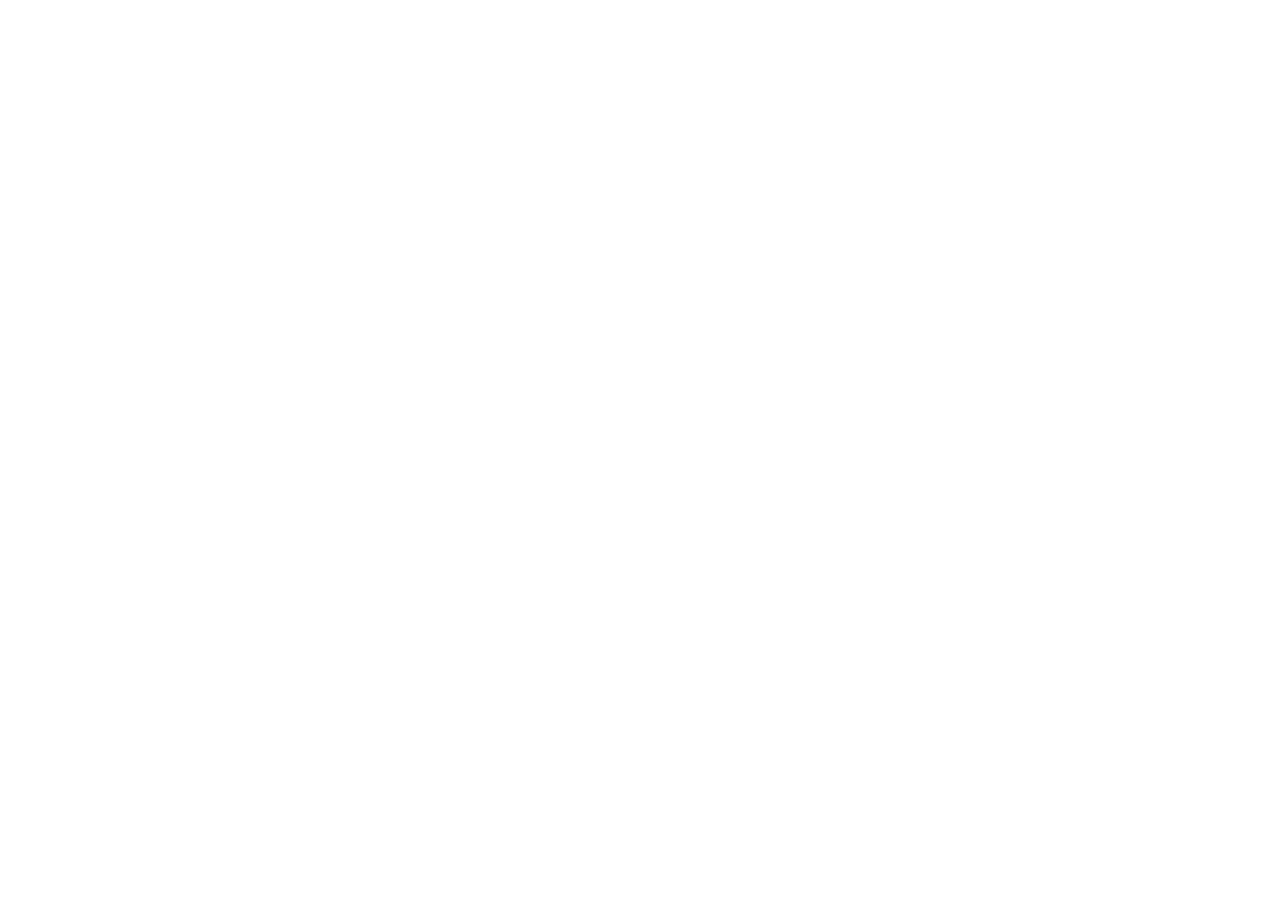
==== index.html @ b3a30407 "初始化完成" ====
<!DOCTYPE html>
<html lang="en">
<head>
    <meta charset="UTF-8">
    <meta name="viewport" content="width=device-width, initial-scale=1.0">
    <title>Document</title>
</head>
<body>
    
</body>
</html>
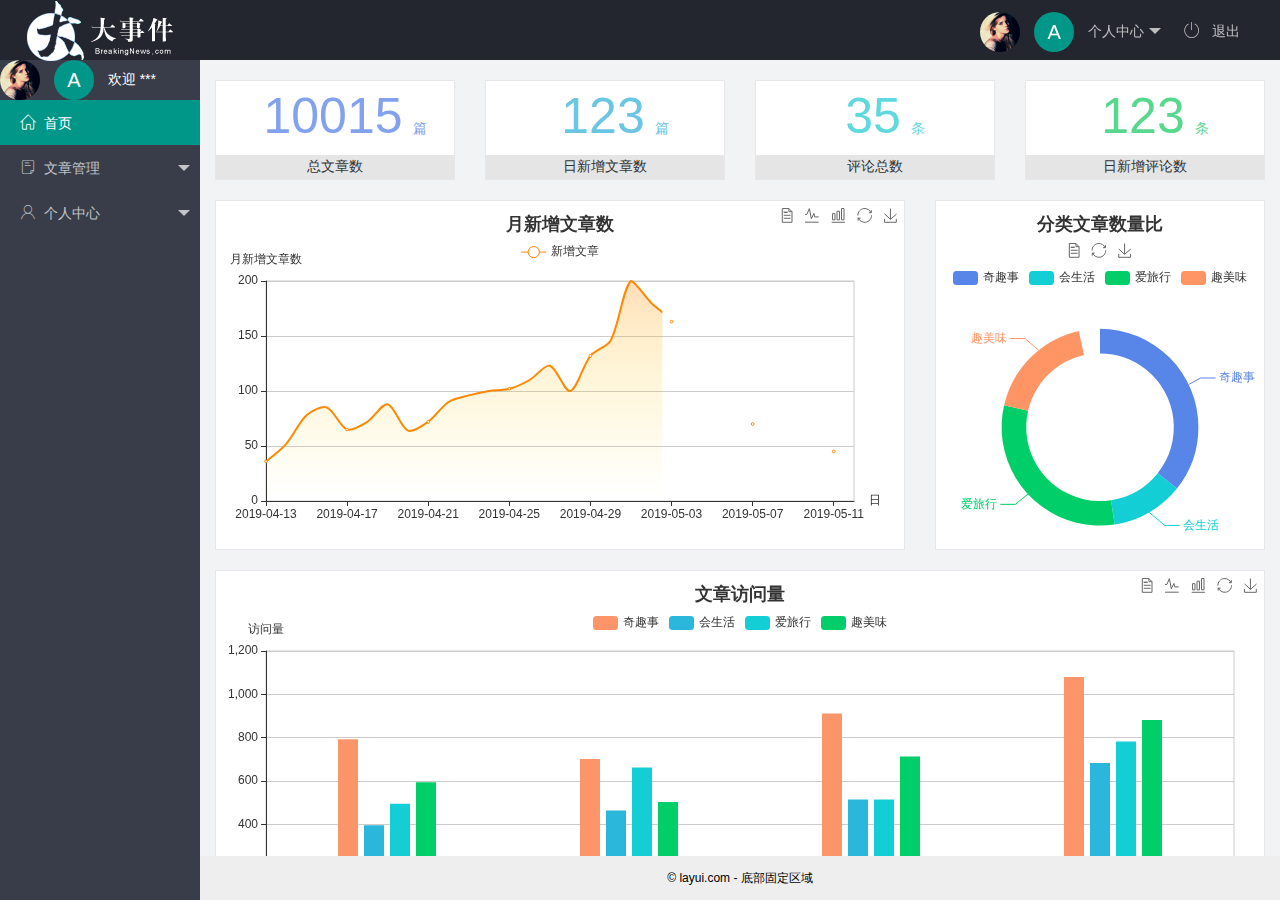
==== commit 10249caa: "主页功能完成" ====
--- a/index.html
+++ b/index.html
@@ -1,11 +1,109 @@
 <!DOCTYPE html>
-<html lang="en">
+<html>
+
 <head>
-    <meta charset="UTF-8">
-    <meta name="viewport" content="width=device-width, initial-scale=1.0">
-    <title>Document</title>
+    <meta charset="utf-8">
+    <meta name="viewport" content="width=device-width, initial-scale=1, maximum-scale=1">
+    <title>layout 后台大布局 - Layui</title>
+    <link rel="stylesheet" href="/assets/lib/layui/css/layui.css">
+    <!-- 引入首页css -->
+    <link rel="stylesheet" href="/assets/css/index.css">
+    <link rel="stylesheet" href="/assets/fonts/iconfont.css">
 </head>
-<body>
-    
+
+<body class="layui-layout-body">
+    <div class="layui-layout layui-layout-admin">
+        <div class="layui-header">
+            <div class="layui-logo"><img src="/assets/images/logo.png" alt=""></div>
+            <!-- 头部区域（可配合layui已有的水平导航） -->
+
+            <ul class="layui-nav layui-layout-right">
+                <li class="layui-nav-item">
+                    <a href="javascript:;">
+                        <img src="/assets/images/sample.jpg" class="layui-nav-img">
+                        <span class="user-avatar">A</span>
+                        个人中心
+                    </a>
+                    <dl class="layui-nav-child">
+                        <i class="layui-icon layui-icon-logout"></i>
+                        <dd><a href="">基本资料</a></dd>
+                        <dd><a href="">更换头像</a></dd>
+                        <dd><a href="">重置密码</a></dd>
+                    </dl>
+                </li>
+                <li class="layui-nav-item">
+                    <a href="javascript:;" id="btnOut">
+                        <span class="iconfont icon-tuichu"></span>
+                        退出
+                    </a>
+                </li>
+            </ul>
+        </div>
+
+        <div class="layui-side layui-bg-black">
+            <div class="layui-side-scroll">
+                <div class="userinfo">
+                    <img src="/assets/images/sample.jpg" class="layui-nav-img" />
+                    <span class="user-avatar">A</span>
+                    <span id="welcome">欢迎 ***</span>
+                </div>
+                <!-- 左侧导航区域（可配合layui已有的垂直导航） -->
+                <ul class="layui-nav layui-nav-tree" lay-shrink="all">
+                    <li class="layui-nav-item layui-this">
+                        <a href="/home/dashboard.html" target="fm"><span class="iconfont icon-home"></span>首页</a>
+                    </li>
+                    <li class="layui-nav-item">
+                        <a class="" href="javascript:;"><span class="iconfont icon-16"></span>文章管理</a>
+                        <dl class="layui-nav-child">
+                            <dd>
+                                <a href="javascript:;"><i class="layui-icon layui-icon-app"></i>文章类别</a>
+                            </dd>
+                            <dd>
+                                <a href="javascript:;"><i class="layui-icon layui-icon-app"></i>文章列表</a>
+                            </dd>
+                            <dd>
+                                <a href="javascript:;"><i class="layui-icon layui-icon-app"></i>发布文章</a>
+                            </dd>
+                        </dl>
+                    </li>
+                    <li class="layui-nav-item">
+                        <a href="javascript:;"><span class="iconfont icon-user"></span>个人中心</a>
+                        <dl class="layui-nav-child">
+                            <dd>
+                                <a href="javascript:;"><i class="layui-icon layui-icon-app"></i>基本资料</a>
+                            </dd>
+                            <dd>
+                                <a href="javascript:;"><i class="layui-icon layui-icon-app"></i>更换头像</a>
+                            </dd>
+                            <dd>
+                                <a href="javascript:;"><i class="layui-icon layui-icon-app"></i>重置密码</a>
+                            </dd>
+                        </dl>
+                    </li>
+                </ul>
+            </div>
+        </div>
+
+        <div class="layui-body">
+            <!-- 内容主体区域 -->
+
+            <iframe name="fm" src="/home/dashboard.html" frameborder="0"></iframe>
+
+        </div>
+
+        <div class="layui-footer">
+            <!-- 底部固定区域 -->
+            © layui.com - 底部固定区域
+        </div>
+    </div>
+    <!-- 1.引入layui.all.js -->
+    <script src="/assets/lib/layui/layui.all.js"></script>
+    <!-- 2.引入jquery -->
+    <script src="/assets/lib/jquery.js"></script>
+    <!-- 3.引入baseApi -->
+    <script src="/assets/js/baseApi.js"></script>
+    <!-- 4.引入本页面对应的js -->
+    <script src="/assets/js/index.js"></script>
 </body>
+
 </html>--- a/assets/lib/layui/css/layui.css
+++ b/assets/lib/layui/css/layui.css
@@ -0,0 +1,2 @@
+/** layui-v2.5.5 MIT License By https://www.layui.com */
+ .layui-inline,img{display:inline-block;vertical-align:middle}h1,h2,h3,h4,h5,h6{font-weight:400}.layui-edge,.layui-header,.layui-inline,.layui-main{position:relative}.layui-body,.layui-edge,.layui-elip{overflow:hidden}.layui-btn,.layui-edge,.layui-inline,img{vertical-align:middle}.layui-btn,.layui-disabled,.layui-icon,.layui-unselect{-moz-user-select:none;-webkit-user-select:none;-ms-user-select:none}.layui-elip,.layui-form-checkbox span,.layui-form-pane .layui-form-label{text-overflow:ellipsis;white-space:nowrap}.layui-breadcrumb,.layui-tree-btnGroup{visibility:hidden}blockquote,body,button,dd,div,dl,dt,form,h1,h2,h3,h4,h5,h6,input,li,ol,p,pre,td,textarea,th,ul{margin:0;padding:0;-webkit-tap-highlight-color:rgba(0,0,0,0)}a:active,a:hover{outline:0}img{border:none}li{list-style:none}table{border-collapse:collapse;border-spacing:0}h4,h5,h6{font-size:100%}button,input,optgroup,option,select,textarea{font-family:inherit;font-size:inherit;font-style:inherit;font-weight:inherit;outline:0}pre{white-space:pre-wrap;white-space:-moz-pre-wrap;white-space:-pre-wrap;white-space:-o-pre-wrap;word-wrap:break-word}body{line-height:24px;font:14px Helvetica Neue,Helvetica,PingFang SC,Tahoma,Arial,sans-serif}hr{height:1px;margin:10px 0;border:0;clear:both}a{color:#333;text-decoration:none}a:hover{color:#777}a cite{font-style:normal;*cursor:pointer}.layui-border-box,.layui-border-box *{box-sizing:border-box}.layui-box,.layui-box *{box-sizing:content-box}.layui-clear{clear:both;*zoom:1}.layui-clear:after{content:'\20';clear:both;*zoom:1;display:block;height:0}.layui-inline{*display:inline;*zoom:1}.layui-edge{display:inline-block;width:0;height:0;border-width:6px;border-style:dashed;border-color:transparent}.layui-edge-top{top:-4px;border-bottom-color:#999;border-bottom-style:solid}.layui-edge-right{border-left-color:#999;border-left-style:solid}.layui-edge-bottom{top:2px;border-top-color:#999;border-top-style:solid}.layui-edge-left{border-right-color:#999;border-right-style:solid}.layui-disabled,.layui-disabled:hover{color:#d2d2d2!important;cursor:not-allowed!important}.layui-circle{border-radius:100%}.layui-show{display:block!important}.layui-hide{display:none!important}@font-face{font-family:layui-icon;src:url(../font/iconfont.eot?v=250);src:url(../font/iconfont.eot?v=250#iefix) format('embedded-opentype'),url(../font/iconfont.woff2?v=250) format('woff2'),url(../font/iconfont.woff?v=250) format('woff'),url(../font/iconfont.ttf?v=250) format('truetype'),url(../font/iconfont.svg?v=250#layui-icon) format('svg')}.layui-icon{font-family:layui-icon!important;font-size:16px;font-style:normal;-webkit-font-smoothing:antialiased;-moz-osx-font-smoothing:grayscale}.layui-icon-reply-fill:before{content:"\e611"}.layui-icon-set-fill:before{content:"\e614"}.layui-icon-menu-fill:before{content:"\e60f"}.layui-icon-search:before{content:"\e615"}.layui-icon-share:before{content:"\e641"}.layui-icon-set-sm:before{content:"\e620"}.layui-icon-engine:before{content:"\e628"}.layui-icon-close:before{content:"\1006"}.layui-icon-close-fill:before{content:"\1007"}.layui-icon-chart-screen:before{content:"\e629"}.layui-icon-star:before{content:"\e600"}.layui-icon-circle-dot:before{content:"\e617"}.layui-icon-chat:before{content:"\e606"}.layui-icon-release:before{content:"\e609"}.layui-icon-list:before{content:"\e60a"}.layui-icon-chart:before{content:"\e62c"}.layui-icon-ok-circle:before{content:"\1005"}.layui-icon-layim-theme:before{content:"\e61b"}.layui-icon-table:before{content:"\e62d"}.layui-icon-right:before{content:"\e602"}.layui-icon-left:before{content:"\e603"}.layui-icon-cart-simple:before{content:"\e698"}.layui-icon-face-cry:before{content:"\e69c"}.layui-icon-face-smile:before{content:"\e6af"}.layui-icon-survey:before{content:"\e6b2"}.layui-icon-tree:before{content:"\e62e"}.layui-icon-upload-circle:before{content:"\e62f"}.layui-icon-add-circle:before{content:"\e61f"}.layui-icon-download-circle:before{content:"\e601"}.layui-icon-templeate-1:before{content:"\e630"}.layui-icon-util:before{content:"\e631"}.layui-icon-face-surprised:before{content:"\e664"}.layui-icon-edit:before{content:"\e642"}.layui-icon-speaker:before{content:"\e645"}.layui-icon-down:before{content:"\e61a"}.layui-icon-file:before{content:"\e621"}.layui-icon-layouts:before{content:"\e632"}.layui-icon-rate-half:before{content:"\e6c9"}.layui-icon-add-circle-fine:before{content:"\e608"}.layui-icon-prev-circle:before{content:"\e633"}.layui-icon-read:before{content:"\e705"}.layui-icon-404:before{content:"\e61c"}.layui-icon-carousel:before{content:"\e634"}.layui-icon-help:before{content:"\e607"}.layui-icon-code-circle:before{content:"\e635"}.layui-icon-water:before{content:"\e636"}.layui-icon-username:before{content:"\e66f"}.layui-icon-find-fill:before{content:"\e670"}.layui-icon-about:before{content:"\e60b"}.layui-icon-location:before{content:"\e715"}.layui-icon-up:before{content:"\e619"}.layui-icon-pause:before{content:"\e651"}.layui-icon-date:before{content:"\e637"}.layui-icon-layim-uploadfile:before{content:"\e61d"}.layui-icon-delete:before{content:"\e640"}.layui-icon-play:before{content:"\e652"}.layui-icon-top:before{content:"\e604"}.layui-icon-friends:before{content:"\e612"}.layui-icon-refresh-3:before{content:"\e9aa"}.layui-icon-ok:before{content:"\e605"}.layui-icon-layer:before{content:"\e638"}.layui-icon-face-smile-fine:before{content:"\e60c"}.layui-icon-dollar:before{content:"\e659"}.layui-icon-group:before{content:"\e613"}.layui-icon-layim-download:before{content:"\e61e"}.layui-icon-picture-fine:before{content:"\e60d"}.layui-icon-link:before{content:"\e64c"}.layui-icon-diamond:before{content:"\e735"}.layui-icon-log:before{content:"\e60e"}.layui-icon-rate-solid:before{content:"\e67a"}.layui-icon-fonts-del:before{content:"\e64f"}.layui-icon-unlink:before{content:"\e64d"}.layui-icon-fonts-clear:before{content:"\e639"}.layui-icon-triangle-r:before{content:"\e623"}.layui-icon-circle:before{content:"\e63f"}.layui-icon-radio:before{content:"\e643"}.layui-icon-align-center:before{content:"\e647"}.layui-icon-align-right:before{content:"\e648"}.layui-icon-align-left:before{content:"\e649"}.layui-icon-loading-1:before{content:"\e63e"}.layui-icon-return:before{content:"\e65c"}.layui-icon-fonts-strong:before{content:"\e62b"}.layui-icon-upload:before{content:"\e67c"}.layui-icon-dialogue:before{content:"\e63a"}.layui-icon-video:before{content:"\e6ed"}.layui-icon-headset:before{content:"\e6fc"}.layui-icon-cellphone-fine:before{content:"\e63b"}.layui-icon-add-1:before{content:"\e654"}.layui-icon-face-smile-b:before{content:"\e650"}.layui-icon-fonts-html:before{content:"\e64b"}.layui-icon-form:before{content:"\e63c"}.layui-icon-cart:before{content:"\e657"}.layui-icon-camera-fill:before{content:"\e65d"}.layui-icon-tabs:before{content:"\e62a"}.layui-icon-fonts-code:before{content:"\e64e"}.layui-icon-fire:before{content:"\e756"}.layui-icon-set:before{content:"\e716"}.layui-icon-fonts-u:before{content:"\e646"}.layui-icon-triangle-d:before{content:"\e625"}.layui-icon-tips:before{content:"\e702"}.layui-icon-picture:before{content:"\e64a"}.layui-icon-more-vertical:before{content:"\e671"}.layui-icon-flag:before{content:"\e66c"}.layui-icon-loading:before{content:"\e63d"}.layui-icon-fonts-i:before{content:"\e644"}.layui-icon-refresh-1:before{content:"\e666"}.layui-icon-rmb:before{content:"\e65e"}.layui-icon-home:before{content:"\e68e"}.layui-icon-user:before{content:"\e770"}.layui-icon-notice:before{content:"\e667"}.layui-icon-login-weibo:before{content:"\e675"}.layui-icon-voice:before{content:"\e688"}.layui-icon-upload-drag:before{content:"\e681"}.layui-icon-login-qq:before{content:"\e676"}.layui-icon-snowflake:before{content:"\e6b1"}.layui-icon-file-b:before{content:"\e655"}.layui-icon-template:before{content:"\e663"}.layui-icon-auz:before{content:"\e672"}.layui-icon-console:before{content:"\e665"}.layui-icon-app:before{content:"\e653"}.layui-icon-prev:before{content:"\e65a"}.layui-icon-website:before{content:"\e7ae"}.layui-icon-next:before{content:"\e65b"}.layui-icon-component:before{content:"\e857"}.layui-icon-more:before{content:"\e65f"}.layui-icon-login-wechat:before{content:"\e677"}.layui-icon-shrink-right:before{content:"\e668"}.layui-icon-spread-left:before{content:"\e66b"}.layui-icon-camera:before{content:"\e660"}.layui-icon-note:before{content:"\e66e"}.layui-icon-refresh:before{content:"\e669"}.layui-icon-female:before{content:"\e661"}.layui-icon-male:before{content:"\e662"}.layui-icon-password:before{content:"\e673"}.layui-icon-senior:before{content:"\e674"}.layui-icon-theme:before{content:"\e66a"}.layui-icon-tread:before{content:"\e6c5"}.layui-icon-praise:before{content:"\e6c6"}.layui-icon-star-fill:before{content:"\e658"}.layui-icon-rate:before{content:"\e67b"}.layui-icon-template-1:before{content:"\e656"}.layui-icon-vercode:before{content:"\e679"}.layui-icon-cellphone:before{content:"\e678"}.layui-icon-screen-full:before{content:"\e622"}.layui-icon-screen-restore:before{content:"\e758"}.layui-icon-cols:before{content:"\e610"}.layui-icon-export:before{content:"\e67d"}.layui-icon-print:before{content:"\e66d"}.layui-icon-slider:before{content:"\e714"}.layui-icon-addition:before{content:"\e624"}.layui-icon-subtraction:before{content:"\e67e"}.layui-icon-service:before{content:"\e626"}.layui-icon-transfer:before{content:"\e691"}.layui-main{width:1140px;margin:0 auto}.layui-header{z-index:1000;height:60px}.layui-header a:hover{transition:all .5s;-webkit-transition:all .5s}.layui-side{position:fixed;left:0;top:0;bottom:0;z-index:999;width:200px;overflow-x:hidden}.layui-side-scroll{position:relative;width:220px;height:100%;overflow-x:hidden}.layui-body{position:absolute;left:200px;right:0;top:0;bottom:0;z-index:998;width:auto;overflow-y:auto;box-sizing:border-box}.layui-layout-body{overflow:hidden}.layui-layout-admin .layui-header{background-color:#23262E}.layui-layout-admin .layui-side{top:60px;width:200px;overflow-x:hidden}.layui-layout-admin .layui-body{position:fixed;top:60px;bottom:44px}.layui-layout-admin .layui-main{width:auto;margin:0 15px}.layui-layout-admin .layui-footer{position:fixed;left:200px;right:0;bottom:0;height:44px;line-height:44px;padding:0 15px;background-color:#eee}.layui-layout-admin .layui-logo{position:absolute;left:0;top:0;width:200px;height:100%;line-height:60px;text-align:center;color:#009688;font-size:16px}.layui-layout-admin .layui-header .layui-nav{background:0 0}.layui-layout-left{position:absolute!important;left:200px;top:0}.layui-layout-right{position:absolute!important;right:0;top:0}.layui-container{position:relative;margin:0 auto;padding:0 15px;box-sizing:border-box}.layui-fluid{position:relative;margin:0 auto;padding:0 15px}.layui-row:after,.layui-row:before{content:'';display:block;clear:both}.layui-col-lg1,.layui-col-lg10,.layui-col-lg11,.layui-col-lg12,.layui-col-lg2,.layui-col-lg3,.layui-col-lg4,.layui-col-lg5,.layui-col-lg6,.layui-col-lg7,.layui-col-lg8,.layui-col-lg9,.layui-col-md1,.layui-col-md10,.layui-col-md11,.layui-col-md12,.layui-col-md2,.layui-col-md3,.layui-col-md4,.layui-col-md5,.layui-col-md6,.layui-col-md7,.layui-col-md8,.layui-col-md9,.layui-col-sm1,.layui-col-sm10,.layui-col-sm11,.layui-col-sm12,.layui-col-sm2,.layui-col-sm3,.layui-col-sm4,.layui-col-sm5,.layui-col-sm6,.layui-col-sm7,.layui-col-sm8,.layui-col-sm9,.layui-col-xs1,.layui-col-xs10,.layui-col-xs11,.layui-col-xs12,.layui-col-xs2,.layui-col-xs3,.layui-col-xs4,.layui-col-xs5,.layui-col-xs6,.layui-col-xs7,.layui-col-xs8,.layui-col-xs9{position:relative;display:block;box-sizing:border-box}.layui-col-xs1,.layui-col-xs10,.layui-col-xs11,.layui-col-xs12,.layui-col-xs2,.layui-col-xs3,.layui-col-xs4,.layui-col-xs5,.layui-col-xs6,.layui-col-xs7,.layui-col-xs8,.layui-col-xs9{float:left}.layui-col-xs1{width:8.33333333%}.layui-col-xs2{width:16.66666667%}.layui-col-xs3{width:25%}.layui-col-xs4{width:33.33333333%}.layui-col-xs5{width:41.66666667%}.layui-col-xs6{width:50%}.layui-col-xs7{width:58.33333333%}.layui-col-xs8{width:66.66666667%}.layui-col-xs9{width:75%}.layui-col-xs10{width:83.33333333%}.layui-col-xs11{width:91.66666667%}.layui-col-xs12{width:100%}.layui-col-xs-offset1{margin-left:8.33333333%}.layui-col-xs-offset2{margin-left:16.66666667%}.layui-col-xs-offset3{margin-left:25%}.layui-col-xs-offset4{margin-left:33.33333333%}.layui-col-xs-offset5{margin-left:41.66666667%}.layui-col-xs-offset6{margin-left:50%}.layui-col-xs-offset7{margin-left:58.33333333%}.layui-col-xs-offset8{margin-left:66.66666667%}.layui-col-xs-offset9{margin-left:75%}.layui-col-xs-offset10{margin-left:83.33333333%}.layui-col-xs-offset11{margin-left:91.66666667%}.layui-col-xs-offset12{margin-left:100%}@media screen and (max-width:768px){.layui-hide-xs{display:none!important}.layui-show-xs-block{display:block!important}.layui-show-xs-inline{display:inline!important}.layui-show-xs-inline-block{display:inline-block!important}}@media screen and (min-width:768px){.layui-container{width:750px}.layui-hide-sm{display:none!important}.layui-show-sm-block{display:block!important}.layui-show-sm-inline{display:inline!important}.layui-show-sm-inline-block{display:inline-block!important}.layui-col-sm1,.layui-col-sm10,.layui-col-sm11,.layui-col-sm12,.layui-col-sm2,.layui-col-sm3,.layui-col-sm4,.layui-col-sm5,.layui-col-sm6,.layui-col-sm7,.layui-col-sm8,.layui-col-sm9{float:left}.layui-col-sm1{width:8.33333333%}.layui-col-sm2{width:16.66666667%}.layui-col-sm3{width:25%}.layui-col-sm4{width:33.33333333%}.layui-col-sm5{width:41.66666667%}.layui-col-sm6{width:50%}.layui-col-sm7{width:58.33333333%}.layui-col-sm8{width:66.66666667%}.layui-col-sm9{width:75%}.layui-col-sm10{width:83.33333333%}.layui-col-sm11{width:91.66666667%}.layui-col-sm12{width:100%}.layui-col-sm-offset1{margin-left:8.33333333%}.layui-col-sm-offset2{margin-left:16.66666667%}.layui-col-sm-offset3{margin-left:25%}.layui-col-sm-offset4{margin-left:33.33333333%}.layui-col-sm-offset5{margin-left:41.66666667%}.layui-col-sm-offset6{margin-left:50%}.layui-col-sm-offset7{margin-left:58.33333333%}.layui-col-sm-offset8{margin-left:66.66666667%}.layui-col-sm-offset9{margin-left:75%}.layui-col-sm-offset10{margin-left:83.33333333%}.layui-col-sm-offset11{margin-left:91.66666667%}.layui-col-sm-offset12{margin-left:100%}}@media screen and (min-width:992px){.layui-container{width:970px}.layui-hide-md{display:none!important}.layui-show-md-block{display:block!important}.layui-show-md-inline{display:inline!important}.layui-show-md-inline-block{display:inline-block!important}.layui-col-md1,.layui-col-md10,.layui-col-md11,.layui-col-md12,.layui-col-md2,.layui-col-md3,.layui-col-md4,.layui-col-md5,.layui-col-md6,.layui-col-md7,.layui-col-md8,.layui-col-md9{float:left}.layui-col-md1{width:8.33333333%}.layui-col-md2{width:16.66666667%}.layui-col-md3{width:25%}.layui-col-md4{width:33.33333333%}.layui-col-md5{width:41.66666667%}.layui-col-md6{width:50%}.layui-col-md7{width:58.33333333%}.layui-col-md8{width:66.66666667%}.layui-col-md9{width:75%}.layui-col-md10{width:83.33333333%}.layui-col-md11{width:91.66666667%}.layui-col-md12{width:100%}.layui-col-md-offset1{margin-left:8.33333333%}.layui-col-md-offset2{margin-left:16.66666667%}.layui-col-md-offset3{margin-left:25%}.layui-col-md-offset4{margin-left:33.33333333%}.layui-col-md-offset5{margin-left:41.66666667%}.layui-col-md-offset6{margin-left:50%}.layui-col-md-offset7{margin-left:58.33333333%}.layui-col-md-offset8{margin-left:66.66666667%}.layui-col-md-offset9{margin-left:75%}.layui-col-md-offset10{margin-left:83.33333333%}.layui-col-md-offset11{margin-left:91.66666667%}.layui-col-md-offset12{margin-left:100%}}@media screen and (min-width:1200px){.layui-container{width:1170px}.layui-hide-lg{display:none!important}.layui-show-lg-block{display:block!important}.layui-show-lg-inline{display:inline!important}.layui-show-lg-inline-block{display:inline-block!important}.layui-col-lg1,.layui-col-lg10,.layui-col-lg11,.layui-col-lg12,.layui-col-lg2,.layui-col-lg3,.layui-col-lg4,.layui-col-lg5,.layui-col-lg6,.layui-col-lg7,.layui-col-lg8,.layui-col-lg9{float:left}.layui-col-lg1{width:8.33333333%}.layui-col-lg2{width:16.66666667%}.layui-col-lg3{width:25%}.layui-col-lg4{width:33.33333333%}.layui-col-lg5{width:41.66666667%}.layui-col-lg6{width:50%}.layui-col-lg7{width:58.33333333%}.layui-col-lg8{width:66.66666667%}.layui-col-lg9{width:75%}.layui-col-lg10{width:83.33333333%}.layui-col-lg11{width:91.66666667%}.layui-col-lg12{width:100%}.layui-col-lg-offset1{margin-left:8.33333333%}.layui-col-lg-offset2{margin-left:16.66666667%}.layui-col-lg-offset3{margin-left:25%}.layui-col-lg-offset4{margin-left:33.33333333%}.layui-col-lg-offset5{margin-left:41.66666667%}.layui-col-lg-offset6{margin-left:50%}.layui-col-lg-offset7{margin-left:58.33333333%}.layui-col-lg-offset8{margin-left:66.66666667%}.layui-col-lg-offset9{margin-left:75%}.layui-col-lg-offset10{margin-left:83.33333333%}.layui-col-lg-offset11{margin-left:91.66666667%}.layui-col-lg-offset12{margin-left:100%}}.layui-col-space1{margin:-.5px}.layui-col-space1>*{padding:.5px}.layui-col-space3{margin:-1.5px}.layui-col-space3>*{padding:1.5px}.layui-col-space5{margin:-2.5px}.layui-col-space5>*{padding:2.5px}.layui-col-space8{margin:-3.5px}.layui-col-space8>*{padding:3.5px}.layui-col-space10{margin:-5px}.layui-col-space10>*{padding:5px}.layui-col-space12{margin:-6px}.layui-col-space12>*{padding:6px}.layui-col-space15{margin:-7.5px}.layui-col-space15>*{padding:7.5px}.layui-col-space18{margin:-9px}.layui-col-space18>*{padding:9px}.layui-col-space20{margin:-10px}.layui-col-space20>*{padding:10px}.layui-col-space22{margin:-11px}.layui-col-space22>*{padding:11px}.layui-col-space25{margin:-12.5px}.layui-col-space25>*{padding:12.5px}.layui-col-space30{margin:-15px}.layui-col-space30>*{padding:15px}.layui-btn,.layui-input,.layui-select,.layui-textarea,.layui-upload-button{outline:0;-webkit-appearance:none;transition:all .3s;-webkit-transition:all .3s;box-sizing:border-box}.layui-elem-quote{margin-bottom:10px;padding:15px;line-height:22px;border-left:5px solid #009688;border-radius:0 2px 2px 0;background-color:#f2f2f2}.layui-quote-nm{border-style:solid;border-width:1px 1px 1px 5px;background:0 0}.layui-elem-field{margin-bottom:10px;padding:0;border-width:1px;border-style:solid}.layui-elem-field legend{margin-left:20px;padding:0 10px;font-size:20px;font-weight:300}.layui-field-title{margin:10px 0 20px;border-width:1px 0 0}.layui-field-box{padding:10px 15px}.layui-field-title .layui-field-box{padding:10px 0}.layui-progress{position:relative;height:6px;border-radius:20px;background-color:#e2e2e2}.layui-progress-bar{position:absolute;left:0;top:0;width:0;max-width:100%;height:6px;border-radius:20px;text-align:right;background-color:#5FB878;transition:all .3s;-webkit-transition:all .3s}.layui-progress-big,.layui-progress-big .layui-progress-bar{height:18px;line-height:18px}.layui-progress-text{position:relative;top:-20px;line-height:18px;font-size:12px;color:#666}.layui-progress-big .layui-progress-text{position:static;padding:0 10px;color:#fff}.layui-collapse{border-width:1px;border-style:solid;border-radius:2px}.layui-colla-content,.layui-colla-item{border-top-width:1px;border-top-style:solid}.layui-colla-item:first-child{border-top:none}.layui-colla-title{position:relative;height:42px;line-height:42px;padding:0 15px 0 35px;color:#333;background-color:#f2f2f2;cursor:pointer;font-size:14px;overflow:hidden}.layui-colla-content{display:none;padding:10px 15px;line-height:22px;color:#666}.layui-colla-icon{position:absolute;left:15px;top:0;font-size:14px}.layui-card{margin-bottom:15px;border-radius:2px;background-color:#fff;box-shadow:0 1px 2px 0 rgba(0,0,0,.05)}.layui-card:last-child{margin-bottom:0}.layui-card-header{position:relative;height:42px;line-height:42px;padding:0 15px;border-bottom:1px solid #f6f6f6;color:#333;border-radius:2px 2px 0 0;font-size:14px}.layui-bg-black,.layui-bg-blue,.layui-bg-cyan,.layui-bg-green,.layui-bg-orange,.layui-bg-red{color:#fff!important}.layui-card-body{position:relative;padding:10px 15px;line-height:24px}.layui-card-body[pad15]{padding:15px}.layui-card-body[pad20]{padding:20px}.layui-card-body .layui-table{margin:5px 0}.layui-card .layui-tab{margin:0}.layui-panel-window{position:relative;padding:15px;border-radius:0;border-top:5px solid #E6E6E6;background-color:#fff}.layui-auxiliar-moving{position:fixed;left:0;right:0;top:0;bottom:0;width:100%;height:100%;background:0 0;z-index:9999999999}.layui-form-label,.layui-form-mid,.layui-form-select,.layui-input-block,.layui-input-inline,.layui-textarea{position:relative}.layui-bg-red{background-color:#FF5722!important}.layui-bg-orange{background-color:#FFB800!important}.layui-bg-green{background-color:#009688!important}.layui-bg-cyan{background-color:#2F4056!important}.layui-bg-blue{background-color:#1E9FFF!important}.layui-bg-black{background-color:#393D49!important}.layui-bg-gray{background-color:#eee!important;color:#666!important}.layui-badge-rim,.layui-colla-content,.layui-colla-item,.layui-collapse,.layui-elem-field,.layui-form-pane .layui-form-item[pane],.layui-form-pane .layui-form-label,.layui-input,.layui-layedit,.layui-layedit-tool,.layui-quote-nm,.layui-select,.layui-tab-bar,.layui-tab-card,.layui-tab-title,.layui-tab-title .layui-this:after,.layui-textarea{border-color:#e6e6e6}.layui-timeline-item:before,hr{background-color:#e6e6e6}.layui-text{line-height:22px;font-size:14px;color:#666}.layui-text h1,.layui-text h2,.layui-text h3{font-weight:500;color:#333}.layui-text h1{font-size:30px}.layui-text h2{font-size:24px}.layui-text h3{font-size:18px}.layui-text a:not(.layui-btn){color:#01AAED}.layui-text a:not(.layui-btn):hover{text-decoration:underline}.layui-text ul{padding:5px 0 5px 15px}.layui-text ul li{margin-top:5px;list-style-type:disc}.layui-text em,.layui-word-aux{color:#999!important;padding:0 5px!important}.layui-btn{display:inline-block;height:38px;line-height:38px;padding:0 18px;background-color:#009688;color:#fff;white-space:nowrap;text-align:center;font-size:14px;border:none;border-radius:2px;cursor:pointer}.layui-btn:hover{opacity:.8;filter:alpha(opacity=80);color:#fff}.layui-btn:active{opacity:1;filter:alpha(opacity=100)}.layui-btn+.layui-btn{margin-left:10px}.layui-btn-container{font-size:0}.layui-btn-container .layui-btn{margin-right:10px;margin-bottom:10px}.layui-btn-container .layui-btn+.layui-btn{margin-left:0}.layui-table .layui-btn-container .layui-btn{margin-bottom:9px}.layui-btn-radius{border-radius:100px}.layui-btn .layui-icon{margin-right:3px;font-size:18px;vertical-align:bottom;vertical-align:middle\9}.layui-btn-primary{border:1px solid #C9C9C9;background-color:#fff;color:#555}.layui-btn-primary:hover{border-color:#009688;color:#333}.layui-btn-normal{background-color:#1E9FFF}.layui-btn-warm{background-color:#FFB800}.layui-btn-danger{background-color:#FF5722}.layui-btn-checked{background-color:#5FB878}.layui-btn-disabled,.layui-btn-disabled:active,.layui-btn-disabled:hover{border:1px solid #e6e6e6;background-color:#FBFBFB;color:#C9C9C9;cursor:not-allowed;opacity:1}.layui-btn-lg{height:44px;line-height:44px;padding:0 25px;font-size:16px}.layui-btn-sm{height:30px;line-height:30px;padding:0 10px;font-size:12px}.layui-btn-sm i{font-size:16px!important}.layui-btn-xs{height:22px;line-height:22px;padding:0 5px;font-size:12px}.layui-btn-xs i{font-size:14px!important}.layui-btn-group{display:inline-block;vertical-align:middle;font-size:0}.layui-btn-group .layui-btn{margin-left:0!important;margin-right:0!important;border-left:1px solid rgba(255,255,255,.5);border-radius:0}.layui-btn-group .layui-btn-primary{border-left:none}.layui-btn-group .layui-btn-primary:hover{border-color:#C9C9C9;color:#009688}.layui-btn-group .layui-btn:first-child{border-left:none;border-radius:2px 0 0 2px}.layui-btn-group .layui-btn-primary:first-child{border-left:1px solid #c9c9c9}.layui-btn-group .layui-btn:last-child{border-radius:0 2px 2px 0}.layui-btn-group .layui-btn+.layui-btn{margin-left:0}.layui-btn-group+.layui-btn-group{margin-left:10px}.layui-btn-fluid{width:100%}.layui-input,.layui-select,.layui-textarea{height:38px;line-height:1.3;line-height:38px\9;border-width:1px;border-style:solid;background-color:#fff;border-radius:2px}.layui-input::-webkit-input-placeholder,.layui-select::-webkit-input-placeholder,.layui-textarea::-webkit-input-placeholder{line-height:1.3}.layui-input,.layui-textarea{display:block;width:100%;padding-left:10px}.layui-input:hover,.layui-textarea:hover{border-color:#D2D2D2!important}.layui-input:focus,.layui-textarea:focus{border-color:#C9C9C9!important}.layui-textarea{min-height:100px;height:auto;line-height:20px;padding:6px 10px;resize:vertical}.layui-select{padding:0 10px}.layui-form input[type=checkbox],.layui-form input[type=radio],.layui-form select{display:none}.layui-form [lay-ignore]{display:initial}.layui-form-item{margin-bottom:15px;clear:both;*zoom:1}.layui-form-item:after{content:'\20';clear:both;*zoom:1;display:block;height:0}.layui-form-label{float:left;display:block;padding:9px 15px;width:80px;font-weight:400;line-height:20px;text-align:right}.layui-form-label-col{display:block;float:none;padding:9px 0;line-height:20px;text-align:left}.layui-form-item .layui-inline{margin-bottom:5px;margin-right:10px}.layui-input-block{margin-left:110px;min-height:36px}.layui-input-inline{display:inline-block;vertical-align:middle}.layui-form-item .layui-input-inline{float:left;width:190px;margin-right:10px}.layui-form-text .layui-input-inline{width:auto}.layui-form-mid{float:left;display:block;padding:9px 0!important;line-height:20px;margin-right:10px}.layui-form-danger+.layui-form-select .layui-input,.layui-form-danger:focus{border-color:#FF5722!important}.layui-form-select .layui-input{padding-right:30px;cursor:pointer}.layui-form-select .layui-edge{position:absolute;right:10px;top:50%;margin-top:-3px;cursor:pointer;border-width:6px;border-top-color:#c2c2c2;border-top-style:solid;transition:all .3s;-webkit-transition:all .3s}.layui-form-select dl{display:none;position:absolute;left:0;top:42px;padding:5px 0;z-index:899;min-width:100%;border:1px solid #d2d2d2;max-height:300px;overflow-y:auto;background-color:#fff;border-radius:2px;box-shadow:0 2px 4px rgba(0,0,0,.12);box-sizing:border-box}.layui-form-select dl dd,.layui-form-select dl dt{padding:0 10px;line-height:36px;white-space:nowrap;overflow:hidden;text-overflow:ellipsis}.layui-form-select dl dt{font-size:12px;color:#999}.layui-form-select dl dd{cursor:pointer}.layui-form-select dl dd:hover{background-color:#f2f2f2;-webkit-transition:.5s all;transition:.5s all}.layui-form-select .layui-select-group dd{padding-left:20px}.layui-form-select dl dd.layui-select-tips{padding-left:10px!important;color:#999}.layui-form-select dl dd.layui-this{background-color:#5FB878;color:#fff}.layui-form-checkbox,.layui-form-select dl dd.layui-disabled{background-color:#fff}.layui-form-selected dl{display:block}.layui-form-checkbox,.layui-form-checkbox *,.layui-form-switch{display:inline-block;vertical-align:middle}.layui-form-selected .layui-edge{margin-top:-9px;-webkit-transform:rotate(180deg);transform:rotate(180deg);margin-top:-3px\9}:root .layui-form-selected .layui-edge{margin-top:-9px\0/IE9}.layui-form-selectup dl{top:auto;bottom:42px}.layui-select-none{margin:5px 0;text-align:center;color:#999}.layui-select-disabled .layui-disabled{border-color:#eee!important}.layui-select-disabled .layui-edge{border-top-color:#d2d2d2}.layui-form-checkbox{position:relative;height:30px;line-height:30px;margin-right:10px;padding-right:30px;cursor:pointer;font-size:0;-webkit-transition:.1s linear;transition:.1s linear;box-sizing:border-box}.layui-form-checkbox span{padding:0 10px;height:100%;font-size:14px;border-radius:2px 0 0 2px;background-color:#d2d2d2;color:#fff;overflow:hidden}.layui-form-checkbox:hover span{background-color:#c2c2c2}.layui-form-checkbox i{position:absolute;right:0;top:0;width:30px;height:28px;border:1px solid #d2d2d2;border-left:none;border-radius:0 2px 2px 0;color:#fff;font-size:20px;text-align:center}.layui-form-checkbox:hover i{border-color:#c2c2c2;color:#c2c2c2}.layui-form-checked,.layui-form-checked:hover{border-color:#5FB878}.layui-form-checked span,.layui-form-checked:hover span{background-color:#5FB878}.layui-form-checked i,.layui-form-checked:hover i{color:#5FB878}.layui-form-item .layui-form-checkbox{margin-top:4px}.layui-form-checkbox[lay-skin=primary]{height:auto!important;line-height:normal!important;min-width:18px;min-height:18px;border:none!important;margin-right:0;padding-left:28px;padding-right:0;background:0 0}.layui-form-checkbox[lay-skin=primary] span{padding-left:0;padding-right:15px;line-height:18px;background:0 0;color:#666}.layui-form-checkbox[lay-skin=primary] i{right:auto;left:0;width:16px;height:16px;line-height:16px;border:1px solid #d2d2d2;font-size:12px;border-radius:2px;background-color:#fff;-webkit-transition:.1s linear;transition:.1s linear}.layui-form-checkbox[lay-skin=primary]:hover i{border-color:#5FB878;color:#fff}.layui-form-checked[lay-skin=primary] i{border-color:#5FB878!important;background-color:#5FB878;color:#fff}.layui-checkbox-disbaled[lay-skin=primary] span{background:0 0!important;color:#c2c2c2}.layui-checkbox-disbaled[lay-skin=primary]:hover i{border-color:#d2d2d2}.layui-form-item .layui-form-checkbox[lay-skin=primary]{margin-top:10px}.layui-form-switch{position:relative;height:22px;line-height:22px;min-width:35px;padding:0 5px;margin-top:8px;border:1px solid #d2d2d2;border-radius:20px;cursor:pointer;background-color:#fff;-webkit-transition:.1s linear;transition:.1s linear}.layui-form-switch i{position:absolute;left:5px;top:3px;width:16px;height:16px;border-radius:20px;background-color:#d2d2d2;-webkit-transition:.1s linear;transition:.1s linear}.layui-form-switch em{position:relative;top:0;width:25px;margin-left:21px;padding:0!important;text-align:center!important;color:#999!important;font-style:normal!important;font-size:12px}.layui-form-onswitch{border-color:#5FB878;background-color:#5FB878}.layui-checkbox-disbaled,.layui-checkbox-disbaled i{border-color:#e2e2e2!important}.layui-form-onswitch i{left:100%;margin-left:-21px;background-color:#fff}.layui-form-onswitch em{margin-left:5px;margin-right:21px;color:#fff!important}.layui-checkbox-disbaled span{background-color:#e2e2e2!important}.layui-checkbox-disbaled:hover i{color:#fff!important}[lay-radio]{display:none}.layui-form-radio,.layui-form-radio *{display:inline-block;vertical-align:middle}.layui-form-radio{line-height:28px;margin:6px 10px 0 0;padding-right:10px;cursor:pointer;font-size:0}.layui-form-radio *{font-size:14px}.layui-form-radio>i{margin-right:8px;font-size:22px;color:#c2c2c2}.layui-form-radio>i:hover,.layui-form-radioed>i{color:#5FB878}.layui-radio-disbaled>i{color:#e2e2e2!important}.layui-form-pane .layui-form-label{width:110px;padding:8px 15px;height:38px;line-height:20px;border-width:1px;border-style:solid;border-radius:2px 0 0 2px;text-align:center;background-color:#FBFBFB;overflow:hidden;box-sizing:border-box}.layui-form-pane .layui-input-inline{margin-left:-1px}.layui-form-pane .layui-input-block{margin-left:110px;left:-1px}.layui-form-pane .layui-input{border-radius:0 2px 2px 0}.layui-form-pane .layui-form-text .layui-form-label{float:none;width:100%;border-radius:2px;box-sizing:border-box;text-align:left}.layui-form-pane .layui-form-text .layui-input-inline{display:block;margin:0;top:-1px;clear:both}.layui-form-pane .layui-form-text .layui-input-block{margin:0;left:0;top:-1px}.layui-form-pane .layui-form-text .layui-textarea{min-height:100px;border-radius:0 0 2px 2px}.layui-form-pane .layui-form-checkbox{margin:4px 0 4px 10px}.layui-form-pane .layui-form-radio,.layui-form-pane .layui-form-switch{margin-top:6px;margin-left:10px}.layui-form-pane .layui-form-item[pane]{position:relative;border-width:1px;border-style:solid}.layui-form-pane .layui-form-item[pane] .layui-form-label{position:absolute;left:0;top:0;height:100%;border-width:0 1px 0 0}.layui-form-pane .layui-form-item[pane] .layui-input-inline{margin-left:110px}@media screen and (max-width:450px){.layui-form-item .layui-form-label{text-overflow:ellipsis;overflow:hidden;white-space:nowrap}.layui-form-item .layui-inline{display:block;margin-right:0;margin-bottom:20px;clear:both}.layui-form-item .layui-inline:after{content:'\20';clear:both;display:block;height:0}.layui-form-item .layui-input-inline{display:block;float:none;left:-3px;width:auto;margin:0 0 10px 112px}.layui-form-item .layui-input-inline+.layui-form-mid{margin-left:110px;top:-5px;padding:0}.layui-form-item .layui-form-checkbox{margin-right:5px;margin-bottom:5px}}.layui-layedit{border-width:1px;border-style:solid;border-radius:2px}.layui-layedit-tool{padding:3px 5px;border-bottom-width:1px;border-bottom-style:solid;font-size:0}.layedit-tool-fixed{position:fixed;top:0;border-top:1px solid #e2e2e2}.layui-layedit-tool .layedit-tool-mid,.layui-layedit-tool .layui-icon{display:inline-block;vertical-align:middle;text-align:center;font-size:14px}.layui-layedit-tool .layui-icon{position:relative;width:32px;height:30px;line-height:30px;margin:3px 5px;color:#777;cursor:pointer;border-radius:2px}.layui-layedit-tool .layui-icon:hover{color:#393D49}.layui-layedit-tool .layui-icon:active{color:#000}.layui-layedit-tool .layedit-tool-active{background-color:#e2e2e2;color:#000}.layui-layedit-tool .layui-disabled,.layui-layedit-tool .layui-disabled:hover{color:#d2d2d2;cursor:not-allowed}.layui-layedit-tool .layedit-tool-mid{width:1px;height:18px;margin:0 10px;background-color:#d2d2d2}.layedit-tool-html{width:50px!important;font-size:30px!important}.layedit-tool-b,.layedit-tool-code,.layedit-tool-help{font-size:16px!important}.layedit-tool-d,.layedit-tool-face,.layedit-tool-image,.layedit-tool-unlink{font-size:18px!important}.layedit-tool-image input{position:absolute;font-size:0;left:0;top:0;width:100%;height:100%;opacity:.01;filter:Alpha(opacity=1);cursor:pointer}.layui-layedit-iframe iframe{display:block;width:100%}#LAY_layedit_code{overflow:hidden}.layui-laypage{display:inline-block;*display:inline;*zoom:1;vertical-align:middle;margin:10px 0;font-size:0}.layui-laypage>a:first-child,.layui-laypage>a:first-child em{border-radius:2px 0 0 2px}.layui-laypage>a:last-child,.layui-laypage>a:last-child em{border-radius:0 2px 2px 0}.layui-laypage>:first-child{margin-left:0!important}.layui-laypage>:last-child{margin-right:0!important}.layui-laypage a,.layui-laypage button,.layui-laypage input,.layui-laypage select,.layui-laypage span{border:1px solid #e2e2e2}.layui-laypage a,.layui-laypage span{display:inline-block;*display:inline;*zoom:1;vertical-align:middle;padding:0 15px;height:28px;line-height:28px;margin:0 -1px 5px 0;background-color:#fff;color:#333;font-size:12px}.layui-flow-more a *,.layui-laypage input,.layui-table-view select[lay-ignore]{display:inline-block}.layui-laypage a:hover{color:#009688}.layui-laypage em{font-style:normal}.layui-laypage .layui-laypage-spr{color:#999;font-weight:700}.layui-laypage a{text-decoration:none}.layui-laypage .layui-laypage-curr{position:relative}.layui-laypage .layui-laypage-curr em{position:relative;color:#fff}.layui-laypage .layui-laypage-curr .layui-laypage-em{position:absolute;left:-1px;top:-1px;padding:1px;width:100%;height:100%;background-color:#009688}.layui-laypage-em{border-radius:2px}.layui-laypage-next em,.layui-laypage-prev em{font-family:Sim sun;font-size:16px}.layui-laypage .layui-laypage-count,.layui-laypage .layui-laypage-limits,.layui-laypage .layui-laypage-refresh,.layui-laypage .layui-laypage-skip{margin-left:10px;margin-right:10px;padding:0;border:none}.layui-laypage .layui-laypage-limits,.layui-laypage .layui-laypage-refresh{vertical-align:top}.layui-laypage .layui-laypage-refresh i{font-size:18px;cursor:pointer}.layui-laypage select{height:22px;padding:3px;border-radius:2px;cursor:pointer}.layui-laypage .layui-laypage-skip{height:30px;line-height:30px;color:#999}.layui-laypage button,.layui-laypage input{height:30px;line-height:30px;border-radius:2px;vertical-align:top;background-color:#fff;box-sizing:border-box}.layui-laypage input{width:40px;margin:0 10px;padding:0 3px;text-align:center}.layui-laypage input:focus,.layui-laypage select:focus{border-color:#009688!important}.layui-laypage button{margin-left:10px;padding:0 10px;cursor:pointer}.layui-table,.layui-table-view{margin:10px 0}.layui-flow-more{margin:10px 0;text-align:center;color:#999;font-size:14px}.layui-flow-more a{height:32px;line-height:32px}.layui-flow-more a *{vertical-align:top}.layui-flow-more a cite{padding:0 20px;border-radius:3px;background-color:#eee;color:#333;font-style:normal}.layui-flow-more a cite:hover{opacity:.8}.layui-flow-more a i{font-size:30px;color:#737383}.layui-table{width:100%;background-color:#fff;color:#666}.layui-table tr{transition:all .3s;-webkit-transition:all .3s}.layui-table th{text-align:left;font-weight:400}.layui-table tbody tr:hover,.layui-table thead tr,.layui-table-click,.layui-table-header,.layui-table-hover,.layui-table-mend,.layui-table-patch,.layui-table-tool,.layui-table-total,.layui-table-total tr,.layui-table[lay-even] tr:nth-child(even){background-color:#f2f2f2}.layui-table td,.layui-table th,.layui-table-col-set,.layui-table-fixed-r,.layui-table-grid-down,.layui-table-header,.layui-table-page,.layui-table-tips-main,.layui-table-tool,.layui-table-total,.layui-table-view,.layui-table[lay-skin=line],.layui-table[lay-skin=row]{border-width:1px;border-style:solid;border-color:#e6e6e6}.layui-table td,.layui-table th{position:relative;padding:9px 15px;min-height:20px;line-height:20px;font-size:14px}.layui-table[lay-skin=line] td,.layui-table[lay-skin=line] th{border-width:0 0 1px}.layui-table[lay-skin=row] td,.layui-table[lay-skin=row] th{border-width:0 1px 0 0}.layui-table[lay-skin=nob] td,.layui-table[lay-skin=nob] th{border:none}.layui-table img{max-width:100px}.layui-table[lay-size=lg] td,.layui-table[lay-size=lg] th{padding:15px 30px}.layui-table-view .layui-table[lay-size=lg] .layui-table-cell{height:40px;line-height:40px}.layui-table[lay-size=sm] td,.layui-table[lay-size=sm] th{font-size:12px;padding:5px 10px}.layui-table-view .layui-table[lay-size=sm] .layui-table-cell{height:20px;line-height:20px}.layui-table[lay-data]{display:none}.layui-table-box{position:relative;overflow:hidden}.layui-table-view .layui-table{position:relative;width:auto;margin:0}.layui-table-view .layui-table[lay-skin=line]{border-width:0 1px 0 0}.layui-table-view .layui-table[lay-skin=row]{border-width:0 0 1px}.layui-table-view .layui-table td,.layui-table-view .layui-table th{padding:5px 0;border-top:none;border-left:none}.layui-table-view .layui-table th.layui-unselect .layui-table-cell span{cursor:pointer}.layui-table-view .layui-table td{cursor:default}.layui-table-view .layui-table td[data-edit=text]{cursor:text}.layui-table-view .layui-form-checkbox[lay-skin=primary] i{width:18px;height:18px}.layui-table-view .layui-form-radio{line-height:0;padding:0}.layui-table-view .layui-form-radio>i{margin:0;font-size:20px}.layui-table-init{position:absolute;left:0;top:0;width:100%;height:100%;text-align:center;z-index:110}.layui-table-init .layui-icon{position:absolute;left:50%;top:50%;margin:-15px 0 0 -15px;font-size:30px;color:#c2c2c2}.layui-table-header{border-width:0 0 1px;overflow:hidden}.layui-table-header .layui-table{margin-bottom:-1px}.layui-table-tool .layui-inline[lay-event]{position:relative;width:26px;height:26px;padding:5px;line-height:16px;margin-right:10px;text-align:center;color:#333;border:1px solid #ccc;cursor:pointer;-webkit-transition:.5s all;transition:.5s all}.layui-table-tool .layui-inline[lay-event]:hover{border:1px solid #999}.layui-table-tool-temp{padding-right:120px}.layui-table-tool-self{position:absolute;right:17px;top:10px}.layui-table-tool .layui-table-tool-self .layui-inline[lay-event]{margin:0 0 0 10px}.layui-table-tool-panel{position:absolute;top:29px;left:-1px;padding:5px 0;min-width:150px;min-height:40px;border:1px solid #d2d2d2;text-align:left;overflow-y:auto;background-color:#fff;box-shadow:0 2px 4px rgba(0,0,0,.12)}.layui-table-cell,.layui-table-tool-panel li{overflow:hidden;text-overflow:ellipsis;white-space:nowrap}.layui-table-tool-panel li{padding:0 10px;line-height:30px;-webkit-transition:.5s all;transition:.5s all}.layui-table-tool-panel li .layui-form-checkbox[lay-skin=primary]{width:100%;padding-left:28px}.layui-table-tool-panel li:hover{background-color:#f2f2f2}.layui-table-tool-panel li .layui-form-checkbox[lay-skin=primary] i{position:absolute;left:0;top:0}.layui-table-tool-panel li .layui-form-checkbox[lay-skin=primary] span{padding:0}.layui-table-tool .layui-table-tool-self .layui-table-tool-panel{left:auto;right:-1px}.layui-table-col-set{position:absolute;right:0;top:0;width:20px;height:100%;border-width:0 0 0 1px;background-color:#fff}.layui-table-sort{width:10px;height:20px;margin-left:5px;cursor:pointer!important}.layui-table-sort .layui-edge{position:absolute;left:5px;border-width:5px}.layui-table-sort .layui-table-sort-asc{top:3px;border-top:none;border-bottom-style:solid;border-bottom-color:#b2b2b2}.layui-table-sort .layui-table-sort-asc:hover{border-bottom-color:#666}.layui-table-sort .layui-table-sort-desc{bottom:5px;border-bottom:none;border-top-style:solid;border-top-color:#b2b2b2}.layui-table-sort .layui-table-sort-desc:hover{border-top-color:#666}.layui-table-sort[lay-sort=asc] .layui-table-sort-asc{border-bottom-color:#000}.layui-table-sort[lay-sort=desc] .layui-table-sort-desc{border-top-color:#000}.layui-table-cell{height:28px;line-height:28px;padding:0 15px;position:relative;box-sizing:border-box}.layui-table-cell .layui-form-checkbox[lay-skin=primary]{top:-1px;padding:0}.layui-table-cell .layui-table-link{color:#01AAED}.laytable-cell-checkbox,.laytable-cell-numbers,.laytable-cell-radio,.laytable-cell-space{padding:0;text-align:center}.layui-table-body{position:relative;overflow:auto;margin-right:-1px;margin-bottom:-1px}.layui-table-body .layui-none{line-height:26px;padding:15px;text-align:center;color:#999}.layui-table-fixed{position:absolute;left:0;top:0;z-index:101}.layui-table-fixed .layui-table-body{overflow:hidden}.layui-table-fixed-l{box-shadow:0 -1px 8px rgba(0,0,0,.08)}.layui-table-fixed-r{left:auto;right:-1px;border-width:0 0 0 1px;box-shadow:-1px 0 8px rgba(0,0,0,.08)}.layui-table-fixed-r .layui-table-header{position:relative;overflow:visible}.layui-table-mend{position:absolute;right:-49px;top:0;height:100%;width:50px}.layui-table-tool{position:relative;z-index:890;width:100%;min-height:50px;line-height:30px;padding:10px 15px;border-width:0 0 1px}.layui-table-tool .layui-btn-container{margin-bottom:-10px}.layui-table-page,.layui-table-total{border-width:1px 0 0;margin-bottom:-1px;overflow:hidden}.layui-table-page{position:relative;width:100%;padding:7px 7px 0;height:41px;font-size:12px;white-space:nowrap}.layui-table-page>div{height:26px}.layui-table-page .layui-laypage{margin:0}.layui-table-page .layui-laypage a,.layui-table-page .layui-laypage span{height:26px;line-height:26px;margin-bottom:10px;border:none;background:0 0}.layui-table-page .layui-laypage a,.layui-table-page .layui-laypage span.layui-laypage-curr{padding:0 12px}.layui-table-page .layui-laypage span{margin-left:0;padding:0}.layui-table-page .layui-laypage .layui-laypage-prev{margin-left:-7px!important}.layui-table-page .layui-laypage .layui-laypage-curr .layui-laypage-em{left:0;top:0;padding:0}.layui-table-page .layui-laypage button,.layui-table-page .layui-laypage input{height:26px;line-height:26px}.layui-table-page .layui-laypage input{width:40px}.layui-table-page .layui-laypage button{padding:0 10px}.layui-table-page select{height:18px}.layui-table-patch .layui-table-cell{padding:0;width:30px}.layui-table-edit{position:absolute;left:0;top:0;width:100%;height:100%;padding:0 14px 1px;border-radius:0;box-shadow:1px 1px 20px rgba(0,0,0,.15)}.layui-table-edit:focus{border-color:#5FB878!important}select.layui-table-edit{padding:0 0 0 10px;border-color:#C9C9C9}.layui-table-view .layui-form-checkbox,.layui-table-view .layui-form-radio,.layui-table-view .layui-form-switch{top:0;margin:0;box-sizing:content-box}.layui-table-view .layui-form-checkbox{top:-1px;height:26px;line-height:26px}.layui-table-view .layui-form-checkbox i{height:26px}.layui-table-grid .layui-table-cell{overflow:visible}.layui-table-grid-down{position:absolute;top:0;right:0;width:26px;height:100%;padding:5px 0;border-width:0 0 0 1px;text-align:center;background-color:#fff;color:#999;cursor:pointer}.layui-table-grid-down .layui-icon{position:absolute;top:50%;left:50%;margin:-8px 0 0 -8px}.layui-table-grid-down:hover{background-color:#fbfbfb}body .layui-table-tips .layui-layer-content{background:0 0;padding:0;box-shadow:0 1px 6px rgba(0,0,0,.12)}.layui-table-tips-main{margin:-44px 0 0 -1px;max-height:150px;padding:8px 15px;font-size:14px;overflow-y:scroll;background-color:#fff;color:#666}.layui-table-tips-c{position:absolute;right:-3px;top:-13px;width:20px;height:20px;padding:3px;cursor:pointer;background-color:#666;border-radius:50%;color:#fff}.layui-table-tips-c:hover{background-color:#777}.layui-table-tips-c:before{position:relative;right:-2px}.layui-upload-file{display:none!important;opacity:.01;filter:Alpha(opacity=1)}.layui-upload-drag,.layui-upload-form,.layui-upload-wrap{display:inline-block}.layui-upload-list{margin:10px 0}.layui-upload-choose{padding:0 10px;color:#999}.layui-upload-drag{position:relative;padding:30px;border:1px dashed #e2e2e2;background-color:#fff;text-align:center;cursor:pointer;color:#999}.layui-upload-drag .layui-icon{font-size:50px;color:#009688}.layui-upload-drag[lay-over]{border-color:#009688}.layui-upload-iframe{position:absolute;width:0;height:0;border:0;visibility:hidden}.layui-upload-wrap{position:relative;vertical-align:middle}.layui-upload-wrap .layui-upload-file{display:block!important;position:absolute;left:0;top:0;z-index:10;font-size:100px;width:100%;height:100%;opacity:.01;filter:Alpha(opacity=1);cursor:pointer}.layui-transfer-active,.layui-transfer-box{display:inline-block;vertical-align:middle}.layui-transfer-box,.layui-transfer-header,.layui-transfer-search{border-width:0;border-style:solid;border-color:#e6e6e6}.layui-transfer-box{position:relative;border-width:1px;width:200px;height:360px;border-radius:2px;background-color:#fff}.layui-transfer-box .layui-form-checkbox{width:100%;margin:0!important}.layui-transfer-header{height:38px;line-height:38px;padding:0 10px;border-bottom-width:1px}.layui-transfer-search{position:relative;padding:10px;border-bottom-width:1px}.layui-transfer-search .layui-input{height:32px;padding-left:30px;font-size:12px}.layui-transfer-search .layui-icon-search{position:absolute;left:20px;top:50%;margin-top:-8px;color:#666}.layui-transfer-active{margin:0 15px}.layui-transfer-active .layui-btn{display:block;margin:0;padding:0 15px;background-color:#5FB878;border-color:#5FB878;color:#fff}.layui-transfer-active .layui-btn-disabled{background-color:#FBFBFB;border-color:#e6e6e6;color:#C9C9C9}.layui-transfer-active .layui-btn:first-child{margin-bottom:15px}.layui-transfer-active .layui-btn .layui-icon{margin:0;font-size:14px!important}.layui-transfer-data{padding:5px 0;overflow:auto}.layui-transfer-data li{height:32px;line-height:32px;padding:0 10px}.layui-transfer-data li:hover{background-color:#f2f2f2;transition:.5s all}.layui-transfer-data .layui-none{padding:15px 10px;text-align:center;color:#999}.layui-nav{position:relative;padding:0 20px;background-color:#393D49;color:#fff;border-radius:2px;font-size:0;box-sizing:border-box}.layui-nav *{font-size:14px}.layui-nav .layui-nav-item{position:relative;display:inline-block;*display:inline;*zoom:1;vertical-align:middle;line-height:60px}.layui-nav .layui-nav-item a{display:block;padding:0 20px;color:#fff;color:rgba(255,255,255,.7);transition:all .3s;-webkit-transition:all .3s}.layui-nav .layui-this:after,.layui-nav-bar,.layui-nav-tree .layui-nav-itemed:after{position:absolute;left:0;top:0;width:0;height:5px;background-color:#5FB878;transition:all .2s;-webkit-transition:all .2s}.layui-nav-bar{z-index:1000}.layui-nav .layui-nav-item a:hover,.layui-nav .layui-this a{color:#fff}.layui-nav .layui-this:after{content:'';top:auto;bottom:0;width:100%}.layui-nav-img{width:30px;height:30px;margin-right:10px;border-radius:50%}.layui-nav .layui-nav-more{content:'';width:0;height:0;border-style:solid dashed dashed;border-color:#fff transparent transparent;overflow:hidden;cursor:pointer;transition:all .2s;-webkit-transition:all .2s;position:absolute;top:50%;right:3px;margin-top:-3px;border-width:6px;border-top-color:rgba(255,255,255,.7)}.layui-nav .layui-nav-mored,.layui-nav-itemed>a .layui-nav-more{margin-top:-9px;border-style:dashed dashed solid;border-color:transparent transparent #fff}.layui-nav-child{display:none;position:absolute;left:0;top:65px;min-width:100%;line-height:36px;padding:5px 0;box-shadow:0 2px 4px rgba(0,0,0,.12);border:1px solid #d2d2d2;background-color:#fff;z-index:100;border-radius:2px;white-space:nowrap}.layui-nav .layui-nav-child a{color:#333}.layui-nav .layui-nav-child a:hover{background-color:#f2f2f2;color:#000}.layui-nav-child dd{position:relative}.layui-nav .layui-nav-child dd.layui-this a,.layui-nav-child dd.layui-this{background-color:#5FB878;color:#fff}.layui-nav-child dd.layui-this:after{display:none}.layui-nav-tree{width:200px;padding:0}.layui-nav-tree .layui-nav-item{display:block;width:100%;line-height:45px}.layui-nav-tree .layui-nav-item a{position:relative;height:45px;line-height:45px;text-overflow:ellipsis;overflow:hidden;white-space:nowrap}.layui-nav-tree .layui-nav-item a:hover{background-color:#4E5465}.layui-nav-tree .layui-nav-bar{width:5px;height:0;background-color:#009688}.layui-nav-tree .layui-nav-child dd.layui-this,.layui-nav-tree .layui-nav-child dd.layui-this a,.layui-nav-tree .layui-this,.layui-nav-tree .layui-this>a,.layui-nav-tree .layui-this>a:hover{background-color:#009688;color:#fff}.layui-nav-tree .layui-this:after{display:none}.layui-nav-itemed>a,.layui-nav-tree .layui-nav-title a,.layui-nav-tree .layui-nav-title a:hover{color:#fff!important}.layui-nav-tree .layui-nav-child{position:relative;z-index:0;top:0;border:none;box-shadow:none}.layui-nav-tree .layui-nav-child a{height:40px;line-height:40px;color:#fff;color:rgba(255,255,255,.7)}.layui-nav-tree .layui-nav-child,.layui-nav-tree .layui-nav-child a:hover{background:0 0;color:#fff}.layui-nav-tree .layui-nav-more{right:10px}.layui-nav-itemed>.layui-nav-child{display:block;padding:0;background-color:rgba(0,0,0,.3)!important}.layui-nav-itemed>.layui-nav-child>.layui-this>.layui-nav-child{display:block}.layui-nav-side{position:fixed;top:0;bottom:0;left:0;overflow-x:hidden;z-index:999}.layui-bg-blue .layui-nav-bar,.layui-bg-blue .layui-nav-itemed:after,.layui-bg-blue .layui-this:after{background-color:#93D1FF}.layui-bg-blue .layui-nav-child dd.layui-this{background-color:#1E9FFF}.layui-bg-blue .layui-nav-itemed>a,.layui-nav-tree.layui-bg-blue .layui-nav-title a,.layui-nav-tree.layui-bg-blue .layui-nav-title a:hover{background-color:#007DDB!important}.layui-breadcrumb{font-size:0}.layui-breadcrumb>*{font-size:14px}.layui-breadcrumb a{color:#999!important}.layui-breadcrumb a:hover{color:#5FB878!important}.layui-breadcrumb a cite{color:#666;font-style:normal}.layui-breadcrumb span[lay-separator]{margin:0 10px;color:#999}.layui-tab{margin:10px 0;text-align:left!important}.layui-tab[overflow]>.layui-tab-title{overflow:hidden}.layui-tab-title{position:relative;left:0;height:40px;white-space:nowrap;font-size:0;border-bottom-width:1px;border-bottom-style:solid;transition:all .2s;-webkit-transition:all .2s}.layui-tab-title li{display:inline-block;*display:inline;*zoom:1;vertical-align:middle;font-size:14px;transition:all .2s;-webkit-transition:all .2s;position:relative;line-height:40px;min-width:65px;padding:0 15px;text-align:center;cursor:pointer}.layui-tab-title li a{display:block}.layui-tab-title .layui-this{color:#000}.layui-tab-title .layui-this:after{position:absolute;left:0;top:0;content:'';width:100%;height:41px;border-width:1px;border-style:solid;border-bottom-color:#fff;border-radius:2px 2px 0 0;box-sizing:border-box;pointer-events:none}.layui-tab-bar{position:absolute;right:0;top:0;z-index:10;width:30px;height:39px;line-height:39px;border-width:1px;border-style:solid;border-radius:2px;text-align:center;background-color:#fff;cursor:pointer}.layui-tab-bar .layui-icon{position:relative;display:inline-block;top:3px;transition:all .3s;-webkit-transition:all .3s}.layui-tab-item{display:none}.layui-tab-more{padding-right:30px;height:auto!important;white-space:normal!important}.layui-tab-more li.layui-this:after{border-bottom-color:#e2e2e2;border-radius:2px}.layui-tab-more .layui-tab-bar .layui-icon{top:-2px;top:3px\9;-webkit-transform:rotate(180deg);transform:rotate(180deg)}:root .layui-tab-more .layui-tab-bar .layui-icon{top:-2px\0/IE9}.layui-tab-content{padding:10px}.layui-tab-title li .layui-tab-close{position:relative;display:inline-block;width:18px;height:18px;line-height:20px;margin-left:8px;top:1px;text-align:center;font-size:14px;color:#c2c2c2;transition:all .2s;-webkit-transition:all .2s}.layui-tab-title li .layui-tab-close:hover{border-radius:2px;background-color:#FF5722;color:#fff}.layui-tab-brief>.layui-tab-title .layui-this{color:#009688}.layui-tab-brief>.layui-tab-more li.layui-this:after,.layui-tab-brief>.layui-tab-title .layui-this:after{border:none;border-radius:0;border-bottom:2px solid #5FB878}.layui-tab-brief[overflow]>.layui-tab-title .layui-this:after{top:-1px}.layui-tab-card{border-width:1px;border-style:solid;border-radius:2px;box-shadow:0 2px 5px 0 rgba(0,0,0,.1)}.layui-tab-card>.layui-tab-title{background-color:#f2f2f2}.layui-tab-card>.layui-tab-title li{margin-right:-1px;margin-left:-1px}.layui-tab-card>.layui-tab-title .layui-this{background-color:#fff}.layui-tab-card>.layui-tab-title .layui-this:after{border-top:none;border-width:1px;border-bottom-color:#fff}.layui-tab-card>.layui-tab-title .layui-tab-bar{height:40px;line-height:40px;border-radius:0;border-top:none;border-right:none}.layui-tab-card>.layui-tab-more .layui-this{background:0 0;color:#5FB878}.layui-tab-card>.layui-tab-more .layui-this:after{border:none}.layui-timeline{padding-left:5px}.layui-timeline-item{position:relative;padding-bottom:20px}.layui-timeline-axis{position:absolute;left:-5px;top:0;z-index:10;width:20px;height:20px;line-height:20px;background-color:#fff;color:#5FB878;border-radius:50%;text-align:center;cursor:pointer}.layui-timeline-axis:hover{color:#FF5722}.layui-timeline-item:before{content:'';position:absolute;left:5px;top:0;z-index:0;width:1px;height:100%}.layui-timeline-item:last-child:before{display:none}.layui-timeline-item:first-child:before{display:block}.layui-timeline-content{padding-left:25px}.layui-timeline-title{position:relative;margin-bottom:10px}.layui-badge,.layui-badge-dot,.layui-badge-rim{position:relative;display:inline-block;padding:0 6px;font-size:12px;text-align:center;background-color:#FF5722;color:#fff;border-radius:2px}.layui-badge{height:18px;line-height:18px}.layui-badge-dot{width:8px;height:8px;padding:0;border-radius:50%}.layui-badge-rim{height:18px;line-height:18px;border-width:1px;border-style:solid;background-color:#fff;color:#666}.layui-btn .layui-badge,.layui-btn .layui-badge-dot{margin-left:5px}.layui-nav .layui-badge,.layui-nav .layui-badge-dot{position:absolute;top:50%;margin:-8px 6px 0}.layui-tab-title .layui-badge,.layui-tab-title .layui-badge-dot{left:5px;top:-2px}.layui-carousel{position:relative;left:0;top:0;background-color:#f8f8f8}.layui-carousel>[carousel-item]{position:relative;width:100%;height:100%;overflow:hidden}.layui-carousel>[carousel-item]:before{position:absolute;content:'\e63d';left:50%;top:50%;width:100px;line-height:20px;margin:-10px 0 0 -50px;text-align:center;color:#c2c2c2;font-family:layui-icon!important;font-size:30px;font-style:normal;-webkit-font-smoothing:antialiased;-moz-osx-font-smoothing:grayscale}.layui-carousel>[carousel-item]>*{display:none;position:absolute;left:0;top:0;width:100%;height:100%;background-color:#f8f8f8;transition-duration:.3s;-webkit-transition-duration:.3s}.layui-carousel-updown>*{-webkit-transition:.3s ease-in-out up;transition:.3s ease-in-out up}.layui-carousel-arrow{display:none\9;opacity:0;position:absolute;left:10px;top:50%;margin-top:-18px;width:36px;height:36px;line-height:36px;text-align:center;font-size:20px;border:0;border-radius:50%;background-color:rgba(0,0,0,.2);color:#fff;-webkit-transition-duration:.3s;transition-duration:.3s;cursor:pointer}.layui-carousel-arrow[lay-type=add]{left:auto!important;right:10px}.layui-carousel:hover .layui-carousel-arrow[lay-type=add],.layui-carousel[lay-arrow=always] .layui-carousel-arrow[lay-type=add]{right:20px}.layui-carousel[lay-arrow=always] .layui-carousel-arrow{opacity:1;left:20px}.layui-carousel[lay-arrow=none] .layui-carousel-arrow{display:none}.layui-carousel-arrow:hover,.layui-carousel-ind ul:hover{background-color:rgba(0,0,0,.35)}.layui-carousel:hover .layui-carousel-arrow{display:block\9;opacity:1;left:20px}.layui-carousel-ind{position:relative;top:-35px;width:100%;line-height:0!important;text-align:center;font-size:0}.layui-carousel[lay-indicator=outside]{margin-bottom:30px}.layui-carousel[lay-indicator=outside] .layui-carousel-ind{top:10px}.layui-carousel[lay-indicator=outside] .layui-carousel-ind ul{background-color:rgba(0,0,0,.5)}.layui-carousel[lay-indicator=none] .layui-carousel-ind{display:none}.layui-carousel-ind ul{display:inline-block;padding:5px;background-color:rgba(0,0,0,.2);border-radius:10px;-webkit-transition-duration:.3s;transition-duration:.3s}.layui-carousel-ind li{display:inline-block;width:10px;height:10px;margin:0 3px;font-size:14px;background-color:#e2e2e2;background-color:rgba(255,255,255,.5);border-radius:50%;cursor:pointer;-webkit-transition-duration:.3s;transition-duration:.3s}.layui-carousel-ind li:hover{background-color:rgba(255,255,255,.7)}.layui-carousel-ind li.layui-this{background-color:#fff}.layui-carousel>[carousel-item]>.layui-carousel-next,.layui-carousel>[carousel-item]>.layui-carousel-prev,.layui-carousel>[carousel-item]>.layui-this{display:block}.layui-carousel>[carousel-item]>.layui-this{left:0}.layui-carousel>[carousel-item]>.layui-carousel-prev{left:-100%}.layui-carousel>[carousel-item]>.layui-carousel-next{left:100%}.layui-carousel>[carousel-item]>.layui-carousel-next.layui-carousel-left,.layui-carousel>[carousel-item]>.layui-carousel-prev.layui-carousel-right{left:0}.layui-carousel>[carousel-item]>.layui-this.layui-carousel-left{left:-100%}.layui-carousel>[carousel-item]>.layui-this.layui-carousel-right{left:100%}.layui-carousel[lay-anim=updown] .layui-carousel-arrow{left:50%!important;top:20px;margin:0 0 0 -18px}.layui-carousel[lay-anim=updown]>[carousel-item]>*,.layui-carousel[lay-anim=fade]>[carousel-item]>*{left:0!important}.layui-carousel[lay-anim=updown] .layui-carousel-arrow[lay-type=add]{top:auto!important;bottom:20px}.layui-carousel[lay-anim=updown] .layui-carousel-ind{position:absolute;top:50%;right:20px;width:auto;height:auto}.layui-carousel[lay-anim=updown] .layui-carousel-ind ul{padding:3px 5px}.layui-carousel[lay-anim=updown] .layui-carousel-ind li{display:block;margin:6px 0}.layui-carousel[lay-anim=updown]>[carousel-item]>.layui-this{top:0}.layui-carousel[lay-anim=updown]>[carousel-item]>.layui-carousel-prev{top:-100%}.layui-carousel[lay-anim=updown]>[carousel-item]>.layui-carousel-next{top:100%}.layui-carousel[lay-anim=updown]>[carousel-item]>.layui-carousel-next.layui-carousel-left,.layui-carousel[lay-anim=updown]>[carousel-item]>.layui-carousel-prev.layui-carousel-right{top:0}.layui-carousel[lay-anim=updown]>[carousel-item]>.layui-this.layui-carousel-left{top:-100%}.layui-carousel[lay-anim=updown]>[carousel-item]>.layui-this.layui-carousel-right{top:100%}.layui-carousel[lay-anim=fade]>[carousel-item]>.layui-carousel-next,.layui-carousel[lay-anim=fade]>[carousel-item]>.layui-carousel-prev{opacity:0}.layui-carousel[lay-anim=fade]>[carousel-item]>.layui-carousel-next.layui-carousel-left,.layui-carousel[lay-anim=fade]>[carousel-item]>.layui-carousel-prev.layui-carousel-right{opacity:1}.layui-carousel[lay-anim=fade]>[carousel-item]>.layui-this.layui-carousel-left,.layui-carousel[lay-anim=fade]>[carousel-item]>.layui-this.layui-carousel-right{opacity:0}.layui-fixbar{position:fixed;right:15px;bottom:15px;z-index:999999}.layui-fixbar li{width:50px;height:50px;line-height:50px;margin-bottom:1px;text-align:center;cursor:pointer;font-size:30px;background-color:#9F9F9F;color:#fff;border-radius:2px;opacity:.95}.layui-fixbar li:hover{opacity:.85}.layui-fixbar li:active{opacity:1}.layui-fixbar .layui-fixbar-top{display:none;font-size:40px}body .layui-util-face{border:none;background:0 0}body .layui-util-face .layui-layer-content{padding:0;background-color:#fff;color:#666;box-shadow:none}.layui-util-face .layui-layer-TipsG{display:none}.layui-util-face ul{position:relative;width:372px;padding:10px;border:1px solid #D9D9D9;background-color:#fff;box-shadow:0 0 20px rgba(0,0,0,.2)}.layui-util-face ul li{cursor:pointer;float:left;border:1px solid #e8e8e8;height:22px;width:26px;overflow:hidden;margin:-1px 0 0 -1px;padding:4px 2px;text-align:center}.layui-util-face ul li:hover{position:relative;z-index:2;border:1px solid #eb7350;background:#fff9ec}.layui-code{position:relative;margin:10px 0;padding:15px;line-height:20px;border:1px solid #ddd;border-left-width:6px;background-color:#F2F2F2;color:#333;font-family:Courier New;font-size:12px}.layui-rate,.layui-rate *{display:inline-block;vertical-align:middle}.layui-rate{padding:10px 5px 10px 0;font-size:0}.layui-rate li i.layui-icon{font-size:20px;color:#FFB800;margin-right:5px;transition:all .3s;-webkit-transition:all .3s}.layui-rate li i:hover{cursor:pointer;transform:scale(1.12);-webkit-transform:scale(1.12)}.layui-rate[readonly] li i:hover{cursor:default;transform:scale(1)}.layui-colorpicker{width:26px;height:26px;border:1px solid #e6e6e6;padding:5px;border-radius:2px;line-height:24px;display:inline-block;cursor:pointer;transition:all .3s;-webkit-transition:all .3s}.layui-colorpicker:hover{border-color:#d2d2d2}.layui-colorpicker.layui-colorpicker-lg{width:34px;height:34px;line-height:32px}.layui-colorpicker.layui-colorpicker-sm{width:24px;height:24px;line-height:22px}.layui-colorpicker.layui-colorpicker-xs{width:22px;height:22px;line-height:20px}.layui-colorpicker-trigger-bgcolor{display:block;background:url([data-uri]);border-radius:2px}.layui-colorpicker-trigger-span{display:block;height:100%;box-sizing:border-box;border:1px solid rgba(0,0,0,.15);border-radius:2px;text-align:center}.layui-colorpicker-trigger-i{display:inline-block;color:#FFF;font-size:12px}.layui-colorpicker-trigger-i.layui-icon-close{color:#999}.layui-colorpicker-main{position:absolute;z-index:66666666;width:280px;padding:7px;background:#FFF;border:1px solid #d2d2d2;border-radius:2px;box-shadow:0 2px 4px rgba(0,0,0,.12)}.layui-colorpicker-main-wrapper{height:180px;position:relative}.layui-colorpicker-basis{width:260px;height:100%;position:relative}.layui-colorpicker-basis-white{width:100%;height:100%;position:absolute;top:0;left:0;background:linear-gradient(90deg,#FFF,hsla(0,0%,100%,0))}.layui-colorpicker-basis-black{width:100%;height:100%;position:absolute;top:0;left:0;background:linear-gradient(0deg,#000,transparent)}.layui-colorpicker-basis-cursor{width:10px;height:10px;border:1px solid #FFF;border-radius:50%;position:absolute;top:-3px;right:-3px;cursor:pointer}.layui-colorpicker-side{position:absolute;top:0;right:0;width:12px;height:100%;background:linear-gradient(red,#FF0,#0F0,#0FF,#00F,#F0F,red)}.layui-colorpicker-side-slider{width:100%;height:5px;box-shadow:0 0 1px #888;box-sizing:border-box;background:#FFF;border-radius:1px;border:1px solid #f0f0f0;cursor:pointer;position:absolute;left:0}.layui-colorpicker-main-alpha{display:none;height:12px;margin-top:7px;background:url([data-uri])}.layui-colorpicker-alpha-bgcolor{height:100%;position:relative}.layui-colorpicker-alpha-slider{width:5px;height:100%;box-shadow:0 0 1px #888;box-sizing:border-box;background:#FFF;border-radius:1px;border:1px solid #f0f0f0;cursor:pointer;position:absolute;top:0}.layui-colorpicker-main-pre{padding-top:7px;font-size:0}.layui-colorpicker-pre{width:20px;height:20px;border-radius:2px;display:inline-block;margin-left:6px;margin-bottom:7px;cursor:pointer}.layui-colorpicker-pre:nth-child(11n+1){margin-left:0}.layui-colorpicker-pre-isalpha{background:url([data-uri])}.layui-colorpicker-pre.layui-this{box-shadow:0 0 3px 2px rgba(0,0,0,.15)}.layui-colorpicker-pre>div{height:100%;border-radius:2px}.layui-colorpicker-main-input{text-align:right;padding-top:7px}.layui-colorpicker-main-input .layui-btn-container .layui-btn{margin:0 0 0 10px}.layui-colorpicker-main-input div.layui-inline{float:left;margin-right:10px;font-size:14px}.layui-colorpicker-main-input input.layui-input{width:150px;height:30px;color:#666}.layui-slider{height:4px;background:#e2e2e2;border-radius:3px;position:relative;cursor:pointer}.layui-slider-bar{border-radius:3px;position:absolute;height:100%}.layui-slider-step{position:absolute;top:0;width:4px;height:4px;border-radius:50%;background:#FFF;-webkit-transform:translateX(-50%);transform:translateX(-50%)}.layui-slider-wrap{width:36px;height:36px;position:absolute;top:-16px;-webkit-transform:translateX(-50%);transform:translateX(-50%);z-index:10;text-align:center}.layui-slider-wrap-btn{width:12px;height:12px;border-radius:50%;background:#FFF;display:inline-block;vertical-align:middle;cursor:pointer;transition:.3s}.layui-slider-wrap:after{content:"";height:100%;display:inline-block;vertical-align:middle}.layui-slider-wrap-btn.layui-slider-hover,.layui-slider-wrap-btn:hover{transform:scale(1.2)}.layui-slider-wrap-btn.layui-disabled:hover{transform:scale(1)!important}.layui-slider-tips{position:absolute;top:-42px;z-index:66666666;white-space:nowrap;display:none;-webkit-transform:translateX(-50%);transform:translateX(-50%);color:#FFF;background:#000;border-radius:3px;height:25px;line-height:25px;padding:0 10px}.layui-slider-tips:after{content:'';position:absolute;bottom:-12px;left:50%;margin-left:-6px;width:0;height:0;border-width:6px;border-style:solid;border-color:#000 transparent transparent}.layui-slider-input{width:70px;height:32px;border:1px solid #e6e6e6;border-radius:3px;font-size:16px;line-height:32px;position:absolute;right:0;top:-15px}.layui-slider-input-btn{display:none;position:absolute;top:0;right:0;width:20px;height:100%;border-left:1px solid #d2d2d2}.layui-slider-input-btn i{cursor:pointer;position:absolute;right:0;bottom:0;width:20px;height:50%;font-size:12px;line-height:16px;text-align:center;color:#999}.layui-slider-input-btn i:first-child{top:0;border-bottom:1px solid #d2d2d2}.layui-slider-input-txt{height:100%;font-size:14px}.layui-slider-input-txt input{height:100%;border:none}.layui-slider-input-btn i:hover{color:#009688}.layui-slider-vertical{width:4px;margin-left:34px}.layui-slider-vertical .layui-slider-bar{width:4px}.layui-slider-vertical .layui-slider-step{top:auto;left:0;-webkit-transform:translateY(50%);transform:translateY(50%)}.layui-slider-vertical .layui-slider-wrap{top:auto;left:-16px;-webkit-transform:translateY(50%);transform:translateY(50%)}.layui-slider-vertical .layui-slider-tips{top:auto;left:2px}@media \0screen{.layui-slider-wrap-btn{margin-left:-20px}.layui-slider-vertical .layui-slider-wrap-btn{margin-left:0;margin-bottom:-20px}.layui-slider-vertical .layui-slider-tips{margin-left:-8px}.layui-slider>span{margin-left:8px}}.layui-tree{line-height:22px}.layui-tree .layui-form-checkbox{margin:0!important}.layui-tree-set{width:100%;position:relative}.layui-tree-pack{display:none;padding-left:20px;position:relative}.layui-tree-iconClick,.layui-tree-main{display:inline-block;vertical-align:middle}.layui-tree-line .layui-tree-pack{padding-left:27px}.layui-tree-line .layui-tree-set .layui-tree-set:after{content:'';position:absolute;top:14px;left:-9px;width:17px;height:0;border-top:1px dotted #c0c4cc}.layui-tree-entry{position:relative;padding:3px 0;height:20px;white-space:nowrap}.layui-tree-entry:hover{background-color:#eee}.layui-tree-line .layui-tree-entry:hover{background-color:rgba(0,0,0,0)}.layui-tree-line .layui-tree-entry:hover .layui-tree-txt{color:#999;text-decoration:underline;transition:.3s}.layui-tree-main{cursor:pointer;padding-right:10px}.layui-tree-line .layui-tree-set:before{content:'';position:absolute;top:0;left:-9px;width:0;height:100%;border-left:1px dotted #c0c4cc}.layui-tree-line .layui-tree-set.layui-tree-setLineShort:before{height:13px}.layui-tree-line .layui-tree-set.layui-tree-setHide:before{height:0}.layui-tree-iconClick{position:relative;height:20px;line-height:20px;margin:0 10px;color:#c0c4cc}.layui-tree-icon{height:12px;line-height:12px;width:12px;text-align:center;border:1px solid #c0c4cc}.layui-tree-iconClick .layui-icon{font-size:18px}.layui-tree-icon .layui-icon{font-size:12px;color:#666}.layui-tree-iconArrow{padding:0 5px}.layui-tree-iconArrow:after{content:'';position:absolute;left:4px;top:3px;z-index:100;width:0;height:0;border-width:5px;border-style:solid;border-color:transparent transparent transparent #c0c4cc;transition:.5s}.layui-tree-btnGroup,.layui-tree-editInput{position:relative;vertical-align:middle;display:inline-block}.layui-tree-spread>.layui-tree-entry>.layui-tree-iconClick>.layui-tree-iconArrow:after{transform:rotate(90deg) translate(3px,4px)}.layui-tree-txt{display:inline-block;vertical-align:middle;color:#555}.layui-tree-search{margin-bottom:15px;color:#666}.layui-tree-btnGroup .layui-icon{display:inline-block;vertical-align:middle;padding:0 2px;cursor:pointer}.layui-tree-btnGroup .layui-icon:hover{color:#999;transition:.3s}.layui-tree-entry:hover .layui-tree-btnGroup{visibility:visible}.layui-tree-editInput{height:20px;line-height:20px;padding:0 3px;border:none;background-color:rgba(0,0,0,.05)}.layui-tree-emptyText{text-align:center;color:#999}.layui-anim{-webkit-animation-duration:.3s;animation-duration:.3s;-webkit-animation-fill-mode:both;animation-fill-mode:both}.layui-anim.layui-icon{display:inline-block}.layui-anim-loop{-webkit-animation-iteration-count:infinite;animation-iteration-count:infinite}.layui-trans,.layui-trans a{transition:all .3s;-webkit-transition:all .3s}@-webkit-keyframes layui-rotate{from{-webkit-transform:rotate(0)}to{-webkit-transform:rotate(360deg)}}@keyframes layui-rotate{from{transform:rotate(0)}to{transform:rotate(360deg)}}.layui-anim-rotate{-webkit-animation-name:layui-rotate;animation-name:layui-rotate;-webkit-animation-duration:1s;animation-duration:1s;-webkit-animation-timing-function:linear;animation-timing-function:linear}@-webkit-keyframes layui-up{from{-webkit-transform:translate3d(0,100%,0);opacity:.3}to{-webkit-transform:translate3d(0,0,0);opacity:1}}@keyframes layui-up{from{transform:translate3d(0,100%,0);opacity:.3}to{transform:translate3d(0,0,0);opacity:1}}.layui-anim-up{-webkit-animation-name:layui-up;animation-name:layui-up}@-webkit-keyframes layui-upbit{from{-webkit-transform:translate3d(0,30px,0);opacity:.3}to{-webkit-transform:translate3d(0,0,0);opacity:1}}@keyframes layui-upbit{from{transform:translate3d(0,30px,0);opacity:.3}to{transform:translate3d(0,0,0);opacity:1}}.layui-anim-upbit{-webkit-animation-name:layui-upbit;animation-name:layui-upbit}@-webkit-keyframes layui-scale{0%{opacity:.3;-webkit-transform:scale(.5)}100%{opacity:1;-webkit-transform:scale(1)}}@keyframes layui-scale{0%{opacity:.3;-ms-transform:scale(.5);transform:scale(.5)}100%{opacity:1;-ms-transform:scale(1);transform:scale(1)}}.layui-anim-scale{-webkit-animation-name:layui-scale;animation-name:layui-scale}@-webkit-keyframes layui-scale-spring{0%{opacity:.5;-webkit-transform:scale(.5)}80%{opacity:.8;-webkit-transform:scale(1.1)}100%{opacity:1;-webkit-transform:scale(1)}}@keyframes layui-scale-spring{0%{opacity:.5;transform:scale(.5)}80%{opacity:.8;transform:scale(1.1)}100%{opacity:1;transform:scale(1)}}.layui-anim-scaleSpring{-webkit-animation-name:layui-scale-spring;animation-name:layui-scale-spring}@-webkit-keyframes layui-fadein{0%{opacity:0}100%{opacity:1}}@keyframes layui-fadein{0%{opacity:0}100%{opacity:1}}.layui-anim-fadein{-webkit-animation-name:layui-fadein;animation-name:layui-fadein}@-webkit-keyframes layui-fadeout{0%{opacity:1}100%{opacity:0}}@keyframes layui-fadeout{0%{opacity:1}100%{opacity:0}}.layui-anim-fadeout{-webkit-animation-name:layui-fadeout;animation-name:layui-fadeout}--- a/assets/css/index.css
+++ b/assets/css/index.css
@@ -0,0 +1,54 @@
+.layui-footer {
+    text-align: center;
+    font-size: 12px;
+}
+
+.iconfont {
+    margin-right: 8px;
+}
+
+.layui-icon {
+    margin-right: 8px;
+    margin-left: 20px;
+}
+
+.layui-body {
+    overflow: hidden;
+}
+
+iframe {
+    width: 100%;
+    height: 100%;
+}
+
+.layui-side-scroll {
+    width: 200px;
+}
+
+layui-side-scroll .userinfo {
+    height: 60px;
+    text-align: center;
+    line-height: 60px;
+    font-size: 12px;
+    border-bottom: 1px solid #000;
+    user-select: none;
+}
+
+.layui-nav-img {
+    width: 40px;
+    height: 40px;
+}
+
+.user-avatar {
+    display: inline-block;
+    width: 40px;
+    height: 40px;
+    border-radius: 50%;
+    background: #009688;
+    line-height: 40px;
+    font-size: 20px;
+    vertical-align: middle;
+    text-align: center;
+    margin-right: 10px;
+    color: #ffffff;
+}--- a/assets/fonts/iconfont.css
+++ b/assets/fonts/iconfont.css
@@ -0,0 +1,37 @@
+@font-face {font-family: "iconfont";
+  src: url('iconfont.eot?t=1576139966484'); /* IE9 */
+  src: url('iconfont.eot?t=1576139966484#iefix') format('embedded-opentype'), /* IE6-IE8 */
+  url('[data-uri]') format('woff2'),
+  url('iconfont.woff?t=1576139966484') format('woff'),
+  url('iconfont.ttf?t=1576139966484') format('truetype'), /* chrome, firefox, opera, Safari, Android, iOS 4.2+ */
+  url('iconfont.svg?t=1576139966484#iconfont') format('svg'); /* iOS 4.1- */
+}
+
+.iconfont {
+  font-family: "iconfont" !important;
+  font-size: 16px;
+  font-style: normal;
+  -webkit-font-smoothing: antialiased;
+  -moz-osx-font-smoothing: grayscale;
+}
+
+.icon-home:before {
+  content: "\e6a9";
+}
+
+.icon-user:before {
+  content: "\e614";
+}
+
+.icon-pinglun:before {
+  content: "\e616";
+}
+
+.icon-tuichu:before {
+  content: "\e865";
+}
+
+.icon-16:before {
+  content: "\e615";
+}
+
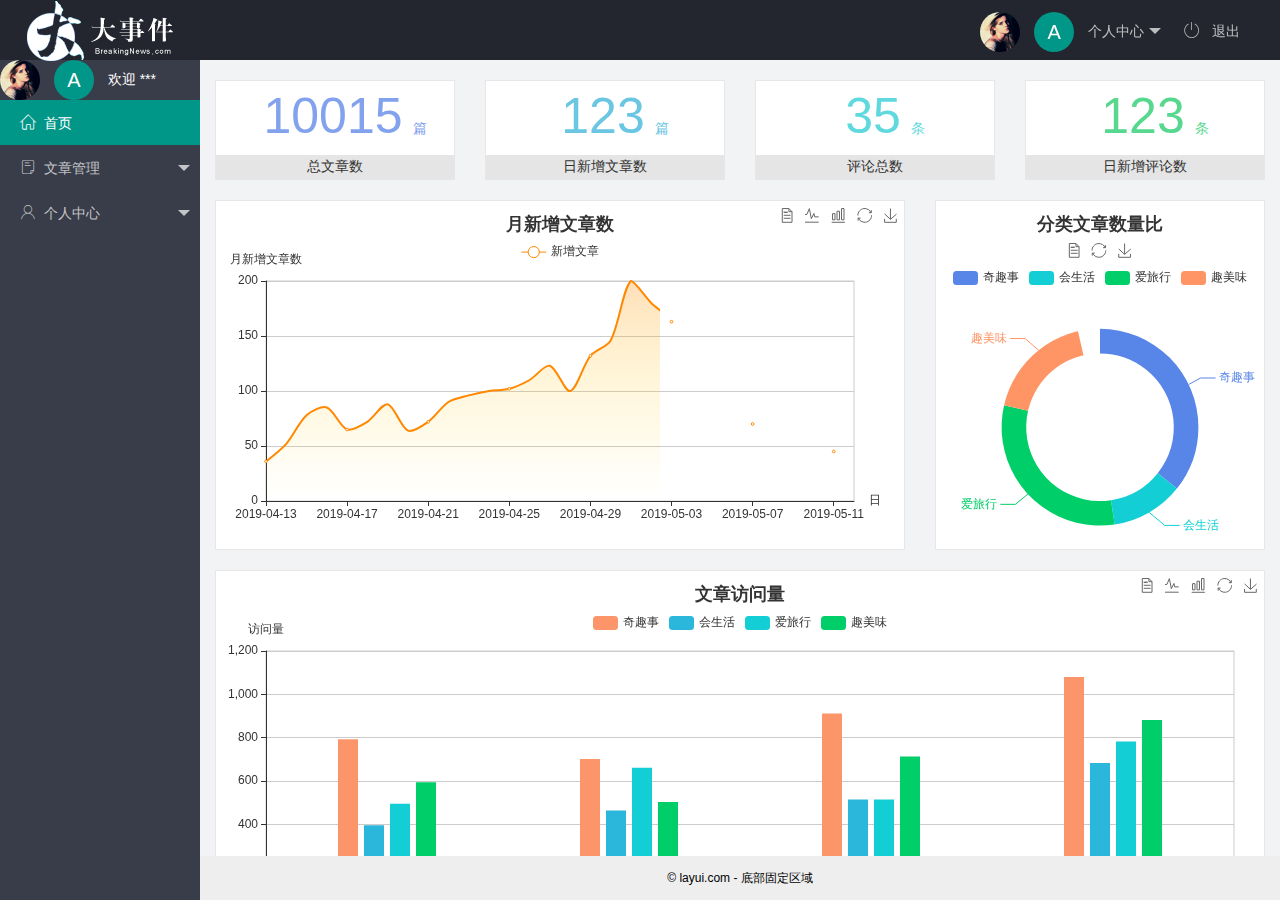
==== commit b39620ab: "个人中心功能更新完成" ====
--- a/index.html
+++ b/index.html
@@ -70,13 +70,16 @@
                         <a href="javascript:;"><span class="iconfont icon-user"></span>个人中心</a>
                         <dl class="layui-nav-child">
                             <dd>
-                                <a href="javascript:;"><i class="layui-icon layui-icon-app"></i>基本资料</a>
+                                <a href="/user/user_info.html" target="fm">
+                                    <i class="layui-icon layui-icon-app"></i>基本资料</a>
                             </dd>
                             <dd>
-                                <a href="javascript:;"><i class="layui-icon layui-icon-app"></i>更换头像</a>
+                                <a href="/user/user-avatar.html" target="fm"><i
+                                        class="layui-icon layui-icon-app"></i>更换头像</a>
                             </dd>
                             <dd>
-                                <a href="javascript:;"><i class="layui-icon layui-icon-app"></i>重置密码</a>
+                                <a href="/user/user_pwd.html" target="fm"><i
+                                        class="layui-icon layui-icon-app"></i>重置密码</a>
                             </dd>
                         </dl>
                     </li>
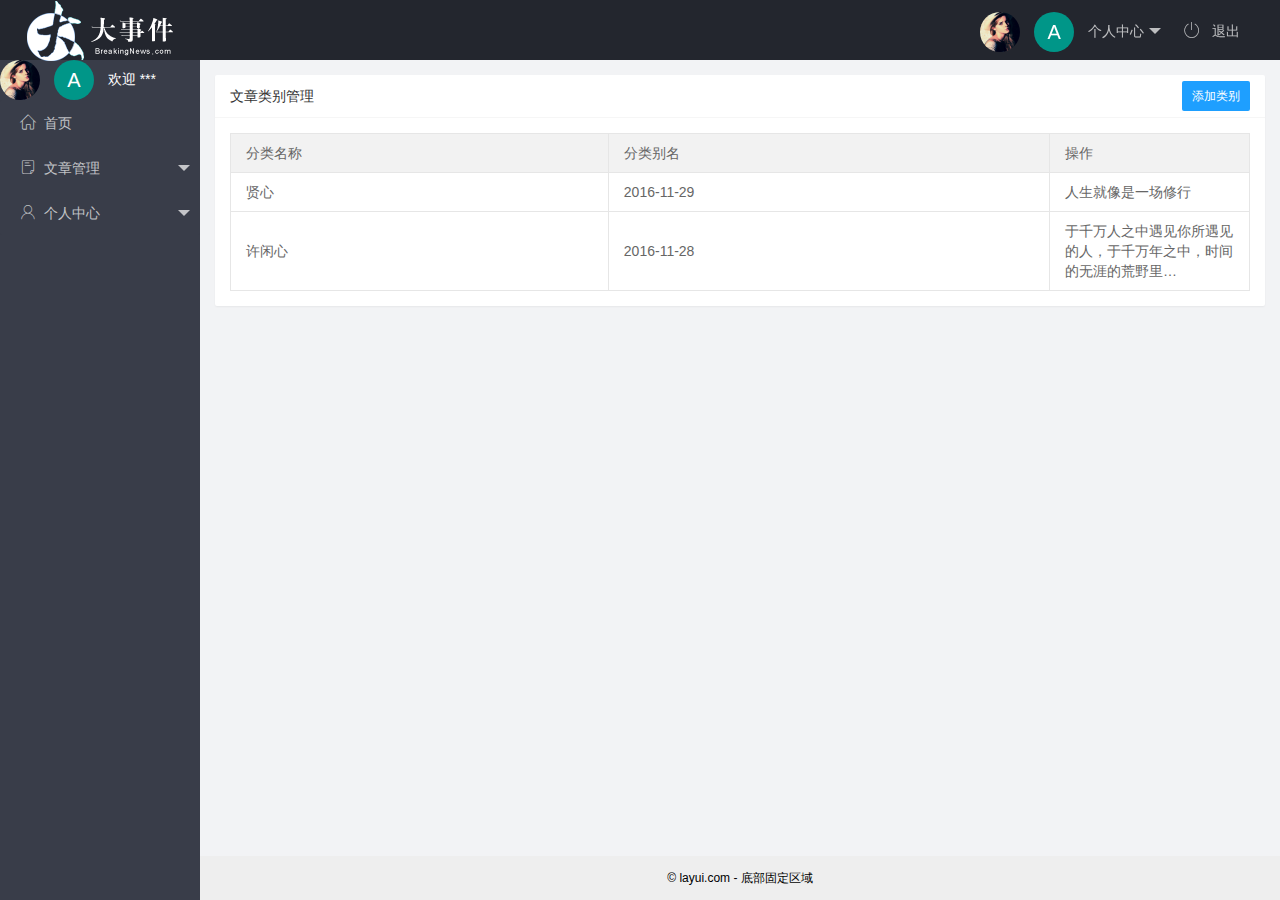
==== commit 32798bce: "article部分完成" ====
--- a/index.html
+++ b/index.html
@@ -56,13 +56,16 @@
                         <a class="" href="javascript:;"><span class="iconfont icon-16"></span>文章管理</a>
                         <dl class="layui-nav-child">
                             <dd>
-                                <a href="javascript:;"><i class="layui-icon layui-icon-app"></i>文章类别</a>
+                                <a href="/article/art_cate.html" target="fm" id="focus"><i
+                                        class="layui-icon layui-icon-app"></i>文章类别</a>
                             </dd>
                             <dd>
-                                <a href="javascript:;"><i class="layui-icon layui-icon-app"></i>文章列表</a>
+                                <a href="/article/art_list.html" target="fm"><i
+                                        class="layui-icon layui-icon-app"></i>文章列表</a>
                             </dd>
                             <dd>
-                                <a href="javascript:;"><i class="layui-icon layui-icon-app"></i>发布文章</a>
+                                <a href="/article/art_pub.html" target="fm"><i
+                                        class="layui-icon layui-icon-app"></i>发布文章</a>
                             </dd>
                         </dl>
                     </li>
@@ -107,6 +110,9 @@
     <script src="/assets/js/baseApi.js"></script>
     <!-- 4.引入本页面对应的js -->
     <script src="/assets/js/index.js"></script>
+    <script>
+        document.querySelector("#focus").click();
+    </script>
 </body>
 
 </html>